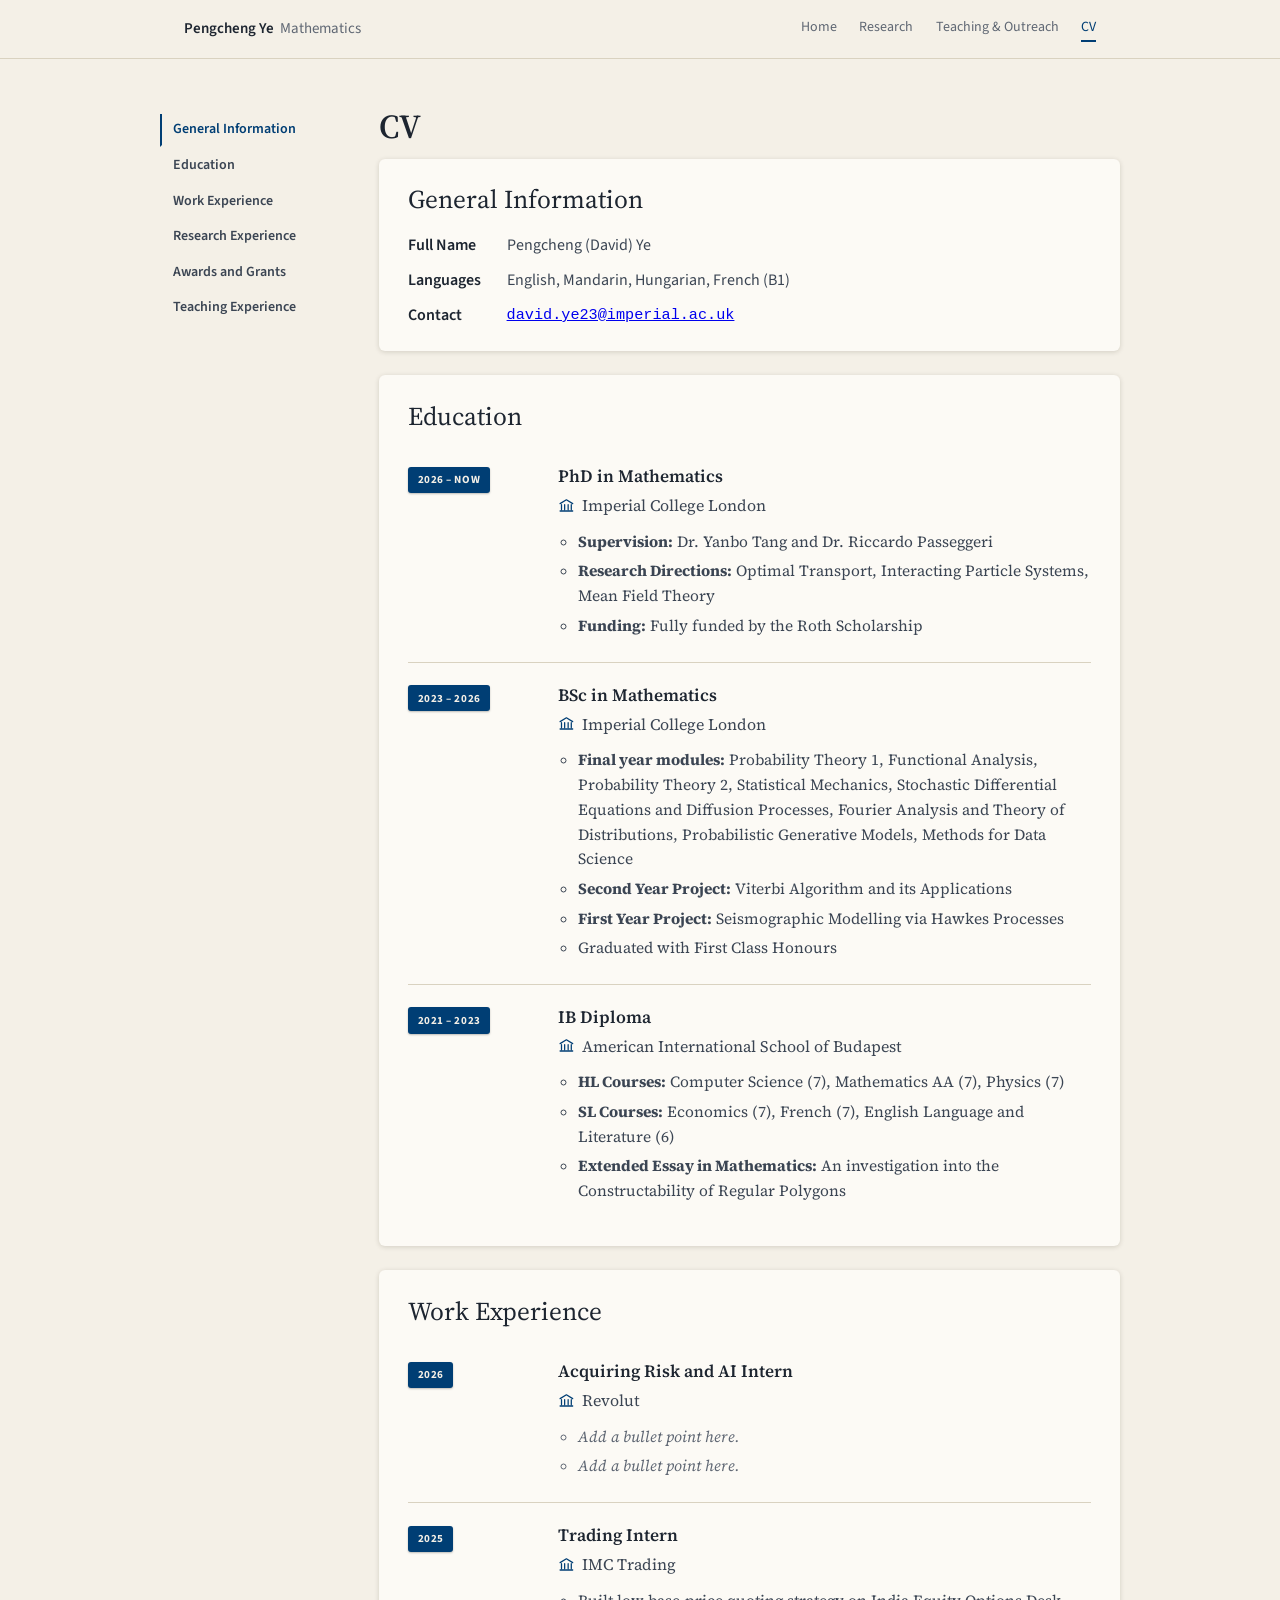
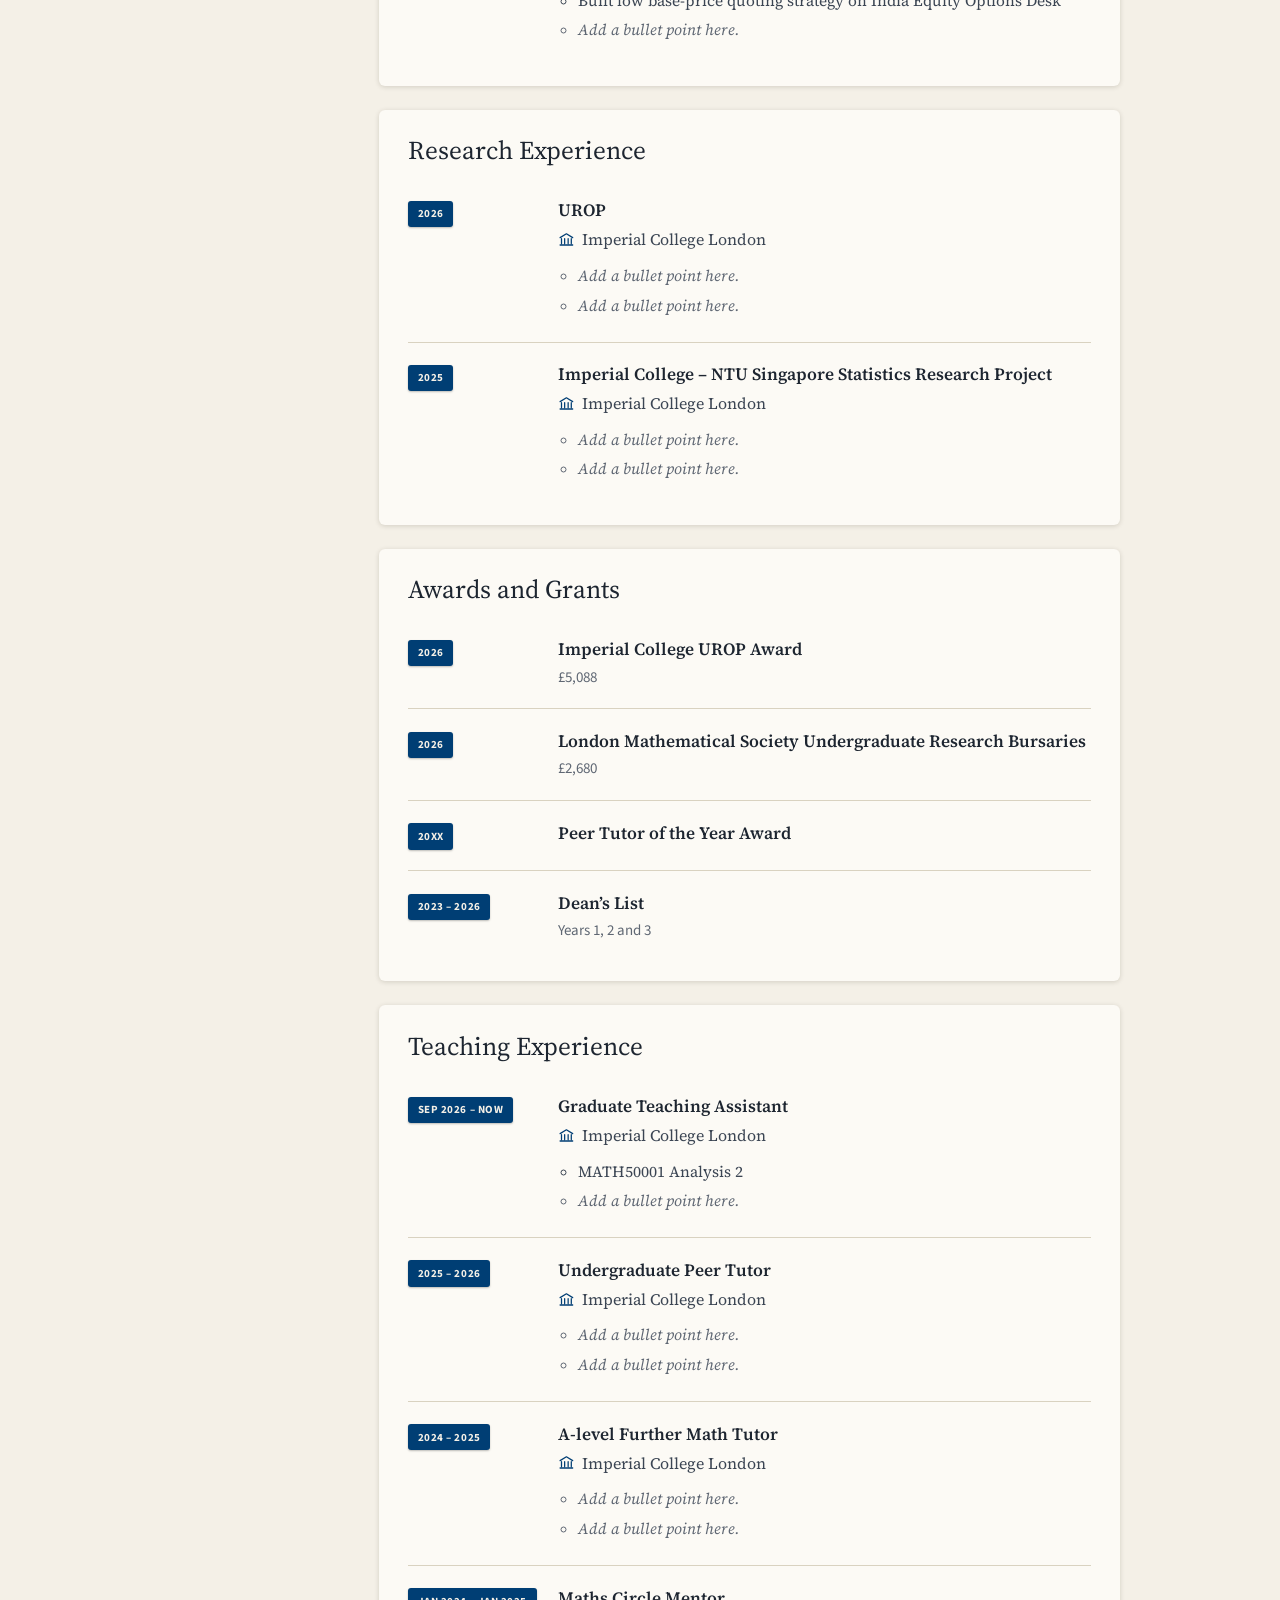
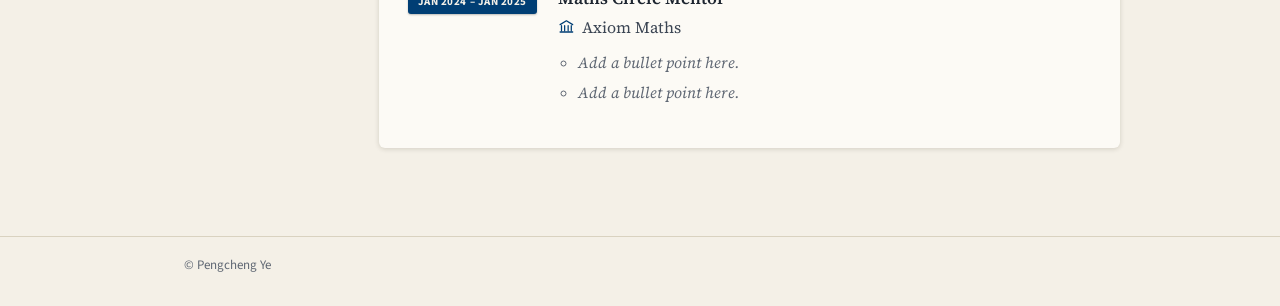
==== cv.html @ 66fe4cc2 "Add files via upload" ====
<!DOCTYPE html>
<html lang="en"><head><meta charset="utf-8">
<meta name="viewport" content="width=device-width, initial-scale=1, viewport-fit=cover">
<title>CV – Pengcheng Ye</title>
<link rel="preconnect" href="https://fonts.googleapis.com"><link rel="preconnect" href="https://fonts.gstatic.com" crossorigin>
<link href="https://fonts.googleapis.com/css2?family=Source+Serif+4:ital,wght@0,400;0,600;1,400&family=Source+Sans+3:wght@400;600&display=swap" rel="stylesheet">
<style>
:root{--bg:#f4f0e7;--ink:#1d2530;--soft:#3b4553;--muted:#5f6773;--line:#d9d2c0;--btn:#b9b19c;--blue:#003e74;--on-blue:#f4f0e7;--frame:#e6e0d1;--card:#fcfaf5;--shadow:0 1px 5px rgba(40,30,10,.16);
--serif:"Source Serif 4",Georgia,serif;--sans:"Source Sans 3",system-ui,sans-serif;box-sizing:border-box;padding-top:env(safe-area-inset-top,0px);padding-bottom:env(safe-area-inset-bottom,0px)}
@media (prefers-color-scheme:dark){:root:not([data-theme="light"]){--bg:#12171d;--ink:#e8ecf1;--soft:#c3ccd7;--muted:#98a4b3;--line:#2a3441;--btn:#46546a;--blue:#8fbbe8;--on-blue:#10151b;--frame:#1c2530;--card:#18212b;--shadow:0 1px 5px rgba(0,0,0,.5)}}
html{scroll-padding-top:env(safe-area-inset-top,0px)}
*{box-sizing:border-box}body{margin:0;background:var(--bg);color:var(--ink);font-family:var(--serif);line-height:1.6}
.wrap{max-width:60rem;margin:0 auto;padding:0 1.5rem}
header{border-bottom:1px solid var(--line);font-family:var(--sans)}
header .wrap{display:flex;justify-content:space-between;align-items:center;flex-wrap:wrap;gap:.5rem 1.5rem;padding-top:1rem;padding-bottom:1rem}
.brand{font-weight:600;font-size:15px;color:var(--ink);text-decoration:none}.brand span{font-weight:400;color:var(--muted);margin-left:.4rem}
nav{display:flex;gap:1.4rem;font-size:14px;flex-wrap:wrap}nav a{color:var(--muted);text-decoration:none;padding-bottom:2px;border-bottom:2px solid transparent}
nav a:hover{color:var(--ink)}nav a[aria-current="page"]{color:var(--blue);border-bottom-color:var(--blue)}
.hero{display:flex;align-items:center;gap:3rem;padding:3.5rem 0 4rem;flex-wrap:wrap}
.text{flex:1 1 22rem;min-width:0}
h1{font-size:2.1rem;line-height:1.15;font-weight:600;letter-spacing:-.01em;margin:0 0 1rem}
.blurb p{margin:0 0 .8rem;font-size:1.02rem;color:var(--soft)}
.blurb{margin-bottom:1.5rem}
.btns{display:flex;flex-wrap:wrap;gap:.6rem;font:600 14px var(--sans)}
.btns a{padding:.55rem 1.1rem;border-radius:6px;border:1px solid var(--btn);color:var(--ink);text-decoration:none}
.btns a.primary{background:var(--blue);border-color:var(--blue);color:var(--on-blue)}
a:focus-visible,button:focus-visible{outline:2px solid var(--blue);outline-offset:3px}
.photo{flex:0 0 17rem;margin:0 auto;position:relative;width:17rem}
.frame{width:100%;aspect-ratio:4/5;border-radius:12px;overflow:hidden;background:var(--frame);position:relative;border:1px solid var(--line)}
.frame img{position:absolute;inset:0;width:100%;height:100%;object-fit:cover;transition:opacity .35s}
.frame img+img{opacity:0}.photo.flip .frame img:first-child{opacity:0}.photo.flip .frame img+img{opacity:1}
.links{display:flex;flex-wrap:wrap;gap:.5rem;margin-top:1rem;font:14px var(--sans)}
.links a{display:inline-flex;align-items:center;gap:.45rem;padding:.4rem .8rem;border-radius:99px;color:var(--soft);text-decoration:none;border:1px solid var(--line)}
.links a:hover{border-color:var(--blue);color:var(--blue)}
.links svg{width:1.05rem;height:1.05rem}
footer{border-top:1px solid var(--line);color:var(--muted);font:13px var(--sans);padding:1.2rem 0 2rem}
@media (max-width:40rem){h1{font-size:1.8rem}.photo{order:-1}}

.page{padding:3rem 0 4rem}
h1.page-title{margin:0 0 .8rem}
.lede{color:var(--soft);max-width:40rem;margin:0 0 .5rem;font-size:1.05rem}
h2{font:600 1.1rem var(--sans);margin:2.8rem 0 .3rem;padding-bottom:.5rem;border-bottom:1px solid var(--line)}
.rows{list-style:none;margin:0;padding:0}
.rows li{padding:1rem 0}.rows li+li{border-top:1px solid var(--line)}
.rows h3{margin:0;font-size:1.08rem;font-weight:600}
.rows .meta{margin:.25rem 0 0;font:14px var(--sans);color:var(--muted)}
.tag{font:600 11px var(--sans);letter-spacing:.08em;text-transform:uppercase;color:var(--blue);margin:0 0 .3rem}
.actions{display:flex;flex-wrap:wrap;gap:.5rem;margin-top:.8rem;font:14px var(--sans)}
.actions a{padding:.3rem .8rem;border:1px solid var(--btn);border-radius:6px;color:var(--ink);text-decoration:none}
.actions a:hover{border-color:var(--blue);color:var(--blue)}
.rows.events li{display:grid;grid-template-columns:14rem 1fr;gap:1.5rem;padding:1.4rem 0}
.events .when .tag{margin:0 0 .3rem}
.events .date{font:14px var(--sans);color:var(--soft);margin:0}
.rows.events h3{font-size:1.08rem;line-height:1.35;font-weight:400}
.events h3 a{color:var(--ink);text-decoration:underline;text-decoration-color:var(--btn);text-decoration-thickness:2px;text-underline-offset:.22em}
.events h3 a:hover{color:var(--blue);text-decoration-color:var(--blue)}
.events .meta{margin:.2rem 0 0}
.events h3+.meta{margin-top:.5rem}
@media (max-width:40rem){.rows.events li{grid-template-columns:1fr;gap:.4rem}}

.cvgrid{display:grid;grid-template-columns:11.5rem minmax(0,1fr);gap:2.2rem;align-items:start}
.toc{position:sticky;top:1.5rem;display:flex;flex-direction:column;gap:.15rem;font:600 14px var(--sans);padding-top:.4rem}
.toc a{color:var(--soft);text-decoration:none;padding:.35rem .7rem;border-left:2px solid transparent}
.toc a:hover{color:var(--blue)}
.toc a[aria-current="true"]{color:var(--blue);border-left-color:var(--blue)}
.cv-title{margin:0 0 1.4rem}
.card{background:var(--card);border-radius:6px;box-shadow:var(--shadow);padding:1.6rem 1.8rem 1.2rem;margin:0 0 1.5rem;scroll-margin-top:1rem}
.card h2{font:400 1.6rem/1.2 var(--serif);margin:0 0 .8rem;padding:0;border:0}
.gen{border-collapse:collapse;font:16px var(--sans)}
.gen th{text-align:left;font-weight:600;padding:.4rem 1.6rem .4rem 0;vertical-align:top;white-space:nowrap}
.gen td{padding:.4rem 0;color:var(--soft)}
.gen .mono{font-family:ui-monospace,Menlo,Consolas,monospace;font-size:.95rem}
ul.entries{list-style:none;margin:0;padding:0}
.entries>li{display:grid;grid-template-columns:8.2rem 1fr;gap:1.2rem;padding:1.3rem 0}
.entries>li+li{border-top:1px solid var(--line)}
.dbadge{display:inline-block;background:var(--blue);color:var(--on-blue);font:700 11px var(--sans);letter-spacing:.05em;text-transform:uppercase;padding:.35rem .6rem;border-radius:3px;box-shadow:0 1px 2px rgba(0,0,0,.25);white-space:nowrap}
.entries h3{margin:0;font-size:1.08rem;font-weight:600;line-height:1.35}
.inst{display:flex;align-items:center;gap:.45rem;margin:.35rem 0 0;font:400 1rem var(--serif);color:var(--soft)}
.inst svg{width:1.05rem;height:1.05rem;flex:none;color:var(--blue)}
.sub{margin:.3rem 0 0;font:15px var(--sans);color:var(--muted)}
.pts{list-style:circle;margin:.7rem 0 0;padding-left:1.25rem;font-size:.97rem;color:var(--soft)}
.pts li{padding:.15rem 0}
.pts li.todo{color:var(--muted);font-style:italic}
@media (max-width:56rem){.cvgrid{grid-template-columns:1fr;gap:1rem}.toc{position:static;flex-direction:row;flex-wrap:wrap;gap:.2rem .4rem}.toc a{border:1px solid var(--line);border-radius:99px;padding:.25rem .7rem}.toc a[aria-current="true"]{border-color:var(--blue)}}
@media (max-width:40rem){.entries>li{grid-template-columns:1fr;gap:.6rem}.card{padding:1.3rem 1.1rem .8rem}}
</style></head><body>
<header><div class="wrap">
<a class="brand" href="index.html">Pengcheng Ye<span>Mathematics</span></a>
<nav aria-label="Main"><a href="index.html">Home</a><a href="research.html">Research</a><a href="teaching.html">Teaching &amp; Outreach</a><a href="cv.html" aria-current="page">CV</a></nav>
</div></header>
<main><div class="wrap page">
<div class="cvgrid">
<nav class="toc" aria-label="CV sections"><a href="#general">General Information</a><a href="#education">Education</a><a href="#work">Work Experience</a><a href="#research">Research Experience</a><a href="#awards">Awards and Grants</a><a href="#teaching">Teaching Experience</a></nav>
<div>
<h1 class="page-title cv-title">CV</h1>
<section class="card" id="general">
<h2>General Information</h2>
<table class="gen">
<tr><th>Full Name</th><td>Pengcheng (David) Ye</td></tr>
<tr><th>Languages</th><td>English, Mandarin, Hungarian, French (B1)</td></tr>
<tr><th>Contact</th><td class="mono"><a href="mailto:david.ye23@imperial.ac.uk">david.ye23@imperial.ac.uk</a></td></tr>
</table>
</section>

<section class="card" id="education">
<h2>Education</h2>
<ul class="entries">
<li><div><span class="dbadge">2026 &ndash; Now</span></div><div><h3>PhD in Mathematics</h3><p class="inst"><svg viewBox="0 0 24 24" fill="none" stroke="currentColor" stroke-width="1.8" stroke-linecap="round" stroke-linejoin="round" aria-hidden="true"><path d="M3 9.5 12 4l9 5.5M5 11v7M9.5 11v7M14.5 11v7M19 11v7M3 20h18"/></svg><span>Imperial College London</span></p><ul class="pts"><li><strong>Supervision:</strong> Dr. Yanbo Tang and Dr. Riccardo Passeggeri</li><li><strong>Research Directions:</strong> Optimal Transport, Interacting Particle Systems, Mean Field Theory</li><li><strong>Funding:</strong> Fully funded by the Roth Scholarship</li></ul></div></li>
<li><div><span class="dbadge">2023 &ndash; 2026</span></div><div><h3>BSc in Mathematics</h3><p class="inst"><svg viewBox="0 0 24 24" fill="none" stroke="currentColor" stroke-width="1.8" stroke-linecap="round" stroke-linejoin="round" aria-hidden="true"><path d="M3 9.5 12 4l9 5.5M5 11v7M9.5 11v7M14.5 11v7M19 11v7M3 20h18"/></svg><span>Imperial College London</span></p><ul class="pts"><li><strong>Final year modules:</strong> Probability Theory 1, Functional Analysis, Probability Theory 2, Statistical Mechanics, Stochastic Differential Equations and Diffusion Processes, Fourier Analysis and Theory of Distributions, Probabilistic Generative Models, Methods for Data Science</li><li><strong>Second Year Project:</strong> Viterbi Algorithm and its Applications</li><li><strong>First Year Project:</strong> Seismographic Modelling via Hawkes Processes</li><li>Graduated with First Class Honours</li></ul></div></li>
<li><div><span class="dbadge">2021 &ndash; 2023</span></div><div><h3>IB Diploma</h3><p class="inst"><svg viewBox="0 0 24 24" fill="none" stroke="currentColor" stroke-width="1.8" stroke-linecap="round" stroke-linejoin="round" aria-hidden="true"><path d="M3 9.5 12 4l9 5.5M5 11v7M9.5 11v7M14.5 11v7M19 11v7M3 20h18"/></svg><span>American International School of Budapest</span></p><ul class="pts"><li><strong>HL Courses:</strong> Computer Science (7), Mathematics AA (7), Physics (7)</li><li><strong>SL Courses:</strong> Economics (7), French (7), English Language and Literature (6)</li><li><strong>Extended Essay in Mathematics:</strong> An investigation into the Constructability of Regular Polygons</li></ul></div></li>
</ul>
</section>

<section class="card" id="work">
<h2>Work Experience</h2>
<ul class="entries">
<li><div><span class="dbadge">2026</span></div><div><h3>Acquiring Risk and AI Intern</h3><p class="inst"><svg viewBox="0 0 24 24" fill="none" stroke="currentColor" stroke-width="1.8" stroke-linecap="round" stroke-linejoin="round" aria-hidden="true"><path d="M3 9.5 12 4l9 5.5M5 11v7M9.5 11v7M14.5 11v7M19 11v7M3 20h18"/></svg><span>Revolut</span></p><ul class="pts"><li class="todo">Add a bullet point here.</li><li class="todo">Add a bullet point here.</li></ul></div></li>
<li><div><span class="dbadge">2025</span></div><div><h3>Trading Intern</h3><p class="inst"><svg viewBox="0 0 24 24" fill="none" stroke="currentColor" stroke-width="1.8" stroke-linecap="round" stroke-linejoin="round" aria-hidden="true"><path d="M3 9.5 12 4l9 5.5M5 11v7M9.5 11v7M14.5 11v7M19 11v7M3 20h18"/></svg><span>IMC Trading</span></p><ul class="pts"><li>Built low base-price quoting strategy on India Equity Options Desk</li><li class="todo">Add a bullet point here.</li></ul></div></li>
</ul>
</section>

<section class="card" id="research">
<h2>Research Experience</h2>
<ul class="entries">
<li><div><span class="dbadge">2026</span></div><div><h3>UROP</h3><p class="inst"><svg viewBox="0 0 24 24" fill="none" stroke="currentColor" stroke-width="1.8" stroke-linecap="round" stroke-linejoin="round" aria-hidden="true"><path d="M3 9.5 12 4l9 5.5M5 11v7M9.5 11v7M14.5 11v7M19 11v7M3 20h18"/></svg><span>Imperial College London</span></p><ul class="pts"><li class="todo">Add a bullet point here.</li><li class="todo">Add a bullet point here.</li></ul></div></li>
<li><div><span class="dbadge">2025</span></div><div><h3>Imperial College &ndash; NTU Singapore Statistics Research Project</h3><p class="inst"><svg viewBox="0 0 24 24" fill="none" stroke="currentColor" stroke-width="1.8" stroke-linecap="round" stroke-linejoin="round" aria-hidden="true"><path d="M3 9.5 12 4l9 5.5M5 11v7M9.5 11v7M14.5 11v7M19 11v7M3 20h18"/></svg><span>Imperial College London</span></p><ul class="pts"><li class="todo">Add a bullet point here.</li><li class="todo">Add a bullet point here.</li></ul></div></li>
</ul>
</section>

<section class="card" id="awards">
<h2>Awards and Grants</h2>
<ul class="entries">
<li><div><span class="dbadge">2026</span></div><div><h3>Imperial College UROP Award</h3><p class="sub">&pound;5,088</p></div></li>
<li><div><span class="dbadge">2026</span></div><div><h3>London Mathematical Society Undergraduate Research Bursaries</h3><p class="sub">&pound;2,680</p></div></li>
<li><div><span class="dbadge">20XX</span></div><div><h3>Peer Tutor of the Year Award</h3></div></li>
<li><div><span class="dbadge">2023 &ndash; 2026</span></div><div><h3>Dean&rsquo;s List</h3><p class="sub">Years 1, 2 and 3</p></div></li>
</ul>
</section>

<section class="card" id="teaching">
<h2>Teaching Experience</h2>
<ul class="entries">
<li><div><span class="dbadge">Sep 2026 &ndash; Now</span></div><div><h3>Graduate Teaching Assistant</h3><p class="inst"><svg viewBox="0 0 24 24" fill="none" stroke="currentColor" stroke-width="1.8" stroke-linecap="round" stroke-linejoin="round" aria-hidden="true"><path d="M3 9.5 12 4l9 5.5M5 11v7M9.5 11v7M14.5 11v7M19 11v7M3 20h18"/></svg><span>Imperial College London</span></p><ul class="pts"><li>MATH50001 Analysis 2</li><li class="todo">Add a bullet point here.</li></ul></div></li>
<li><div><span class="dbadge">2025 &ndash; 2026</span></div><div><h3>Undergraduate Peer Tutor</h3><p class="inst"><svg viewBox="0 0 24 24" fill="none" stroke="currentColor" stroke-width="1.8" stroke-linecap="round" stroke-linejoin="round" aria-hidden="true"><path d="M3 9.5 12 4l9 5.5M5 11v7M9.5 11v7M14.5 11v7M19 11v7M3 20h18"/></svg><span>Imperial College London</span></p><ul class="pts"><li class="todo">Add a bullet point here.</li><li class="todo">Add a bullet point here.</li></ul></div></li>
<li><div><span class="dbadge">2024 &ndash; 2025</span></div><div><h3>A-level Further Math Tutor</h3><p class="inst"><svg viewBox="0 0 24 24" fill="none" stroke="currentColor" stroke-width="1.8" stroke-linecap="round" stroke-linejoin="round" aria-hidden="true"><path d="M3 9.5 12 4l9 5.5M5 11v7M9.5 11v7M14.5 11v7M19 11v7M3 20h18"/></svg><span>Imperial College London</span></p><ul class="pts"><li class="todo">Add a bullet point here.</li><li class="todo">Add a bullet point here.</li></ul></div></li>
<li><div><span class="dbadge">Jan 2024 &ndash; Jan 2025</span></div><div><h3>Maths Circle Mentor</h3><p class="inst"><svg viewBox="0 0 24 24" fill="none" stroke="currentColor" stroke-width="1.8" stroke-linecap="round" stroke-linejoin="round" aria-hidden="true"><path d="M3 9.5 12 4l9 5.5M5 11v7M9.5 11v7M14.5 11v7M19 11v7M3 20h18"/></svg><span>Axiom Maths</span></p><ul class="pts"><li class="todo">Add a bullet point here.</li><li class="todo">Add a bullet point here.</li></ul></div></li>
</ul>
</section>

</div>
</div>
</div></main>
<footer><div class="wrap">&copy; Pengcheng Ye</div></footer>
<script>
(function(){var links=document.querySelectorAll(".toc a"),secs=[].slice.call(document.querySelectorAll(".card"));
function set(id){links.forEach(function(a){a.setAttribute("aria-current",a.getAttribute("href")==="#"+id?"true":"false")})}
set("general");
if("IntersectionObserver" in window){var io=new IntersectionObserver(function(es){es.forEach(function(e){if(e.isIntersecting)set(e.target.id)})},{rootMargin:"-20% 0px -65% 0px"});secs.forEach(function(s){io.observe(s)})}
})();
</script>
</body></html>
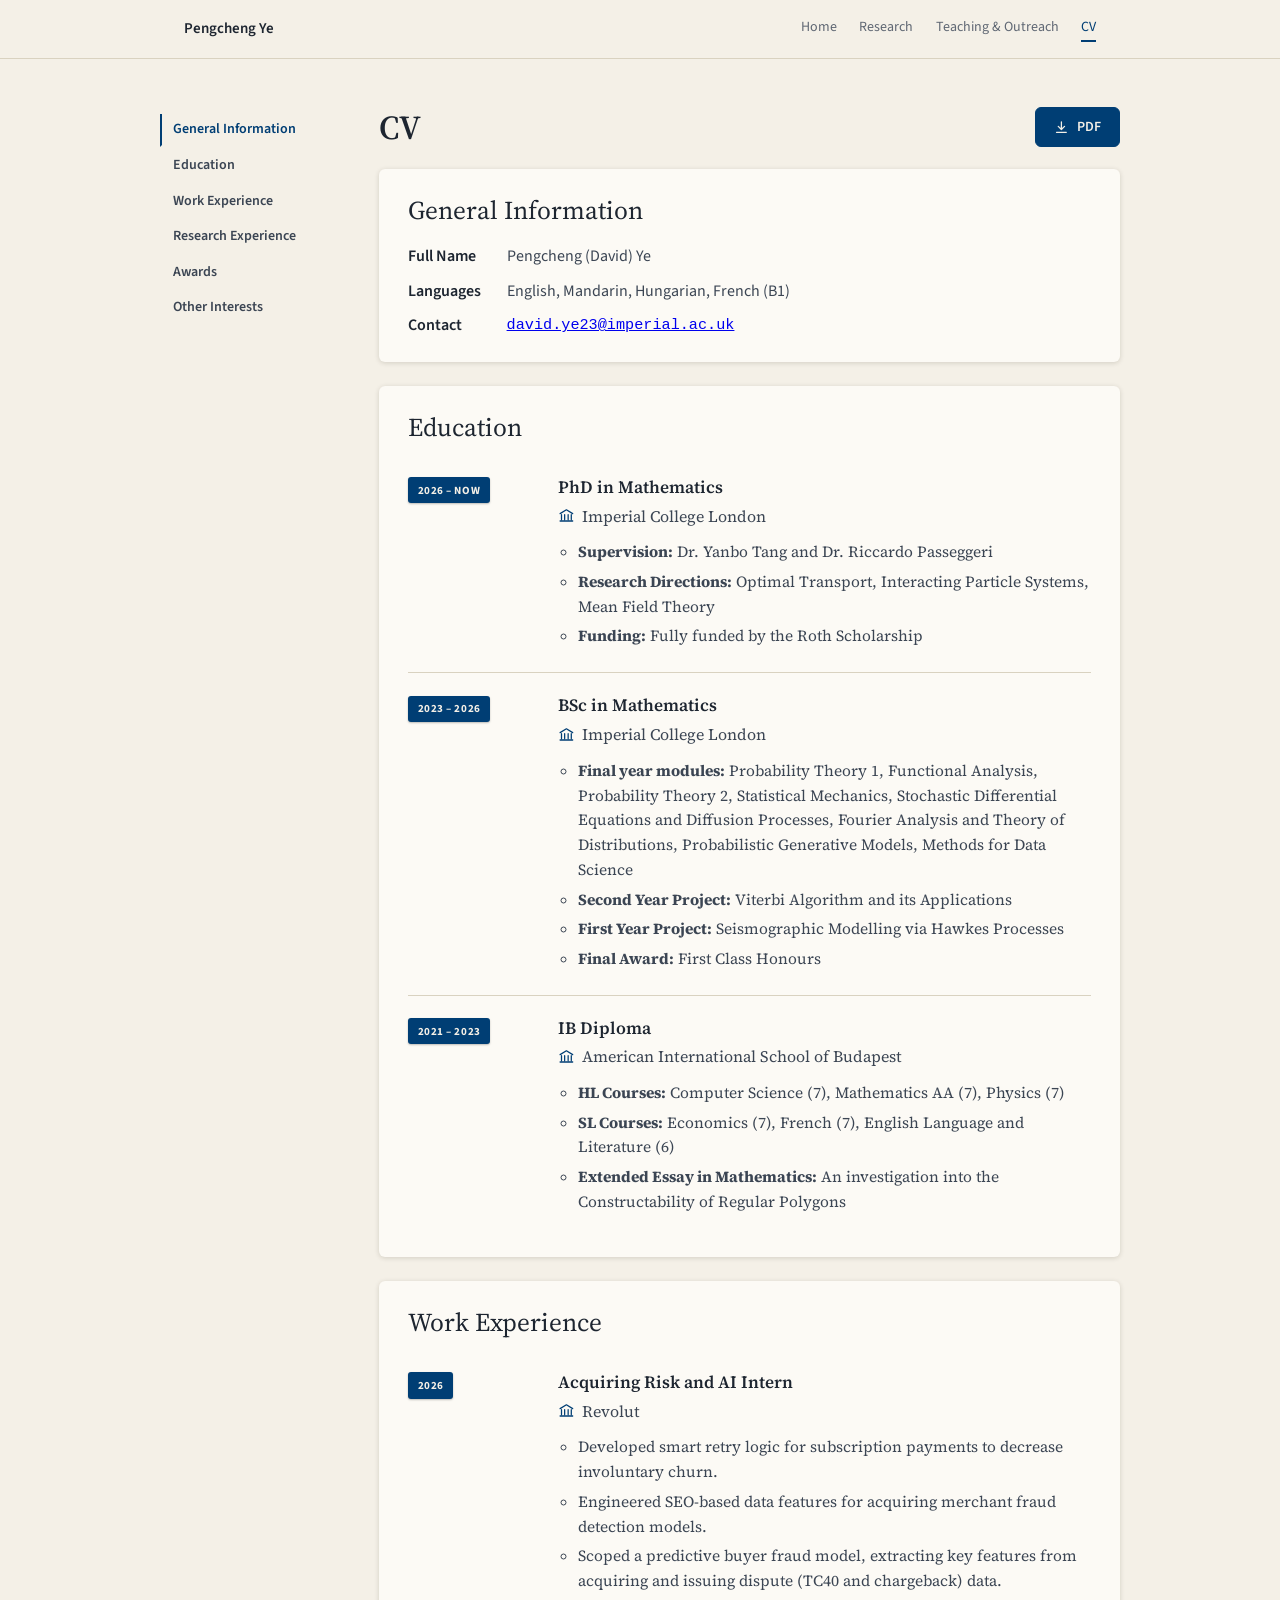
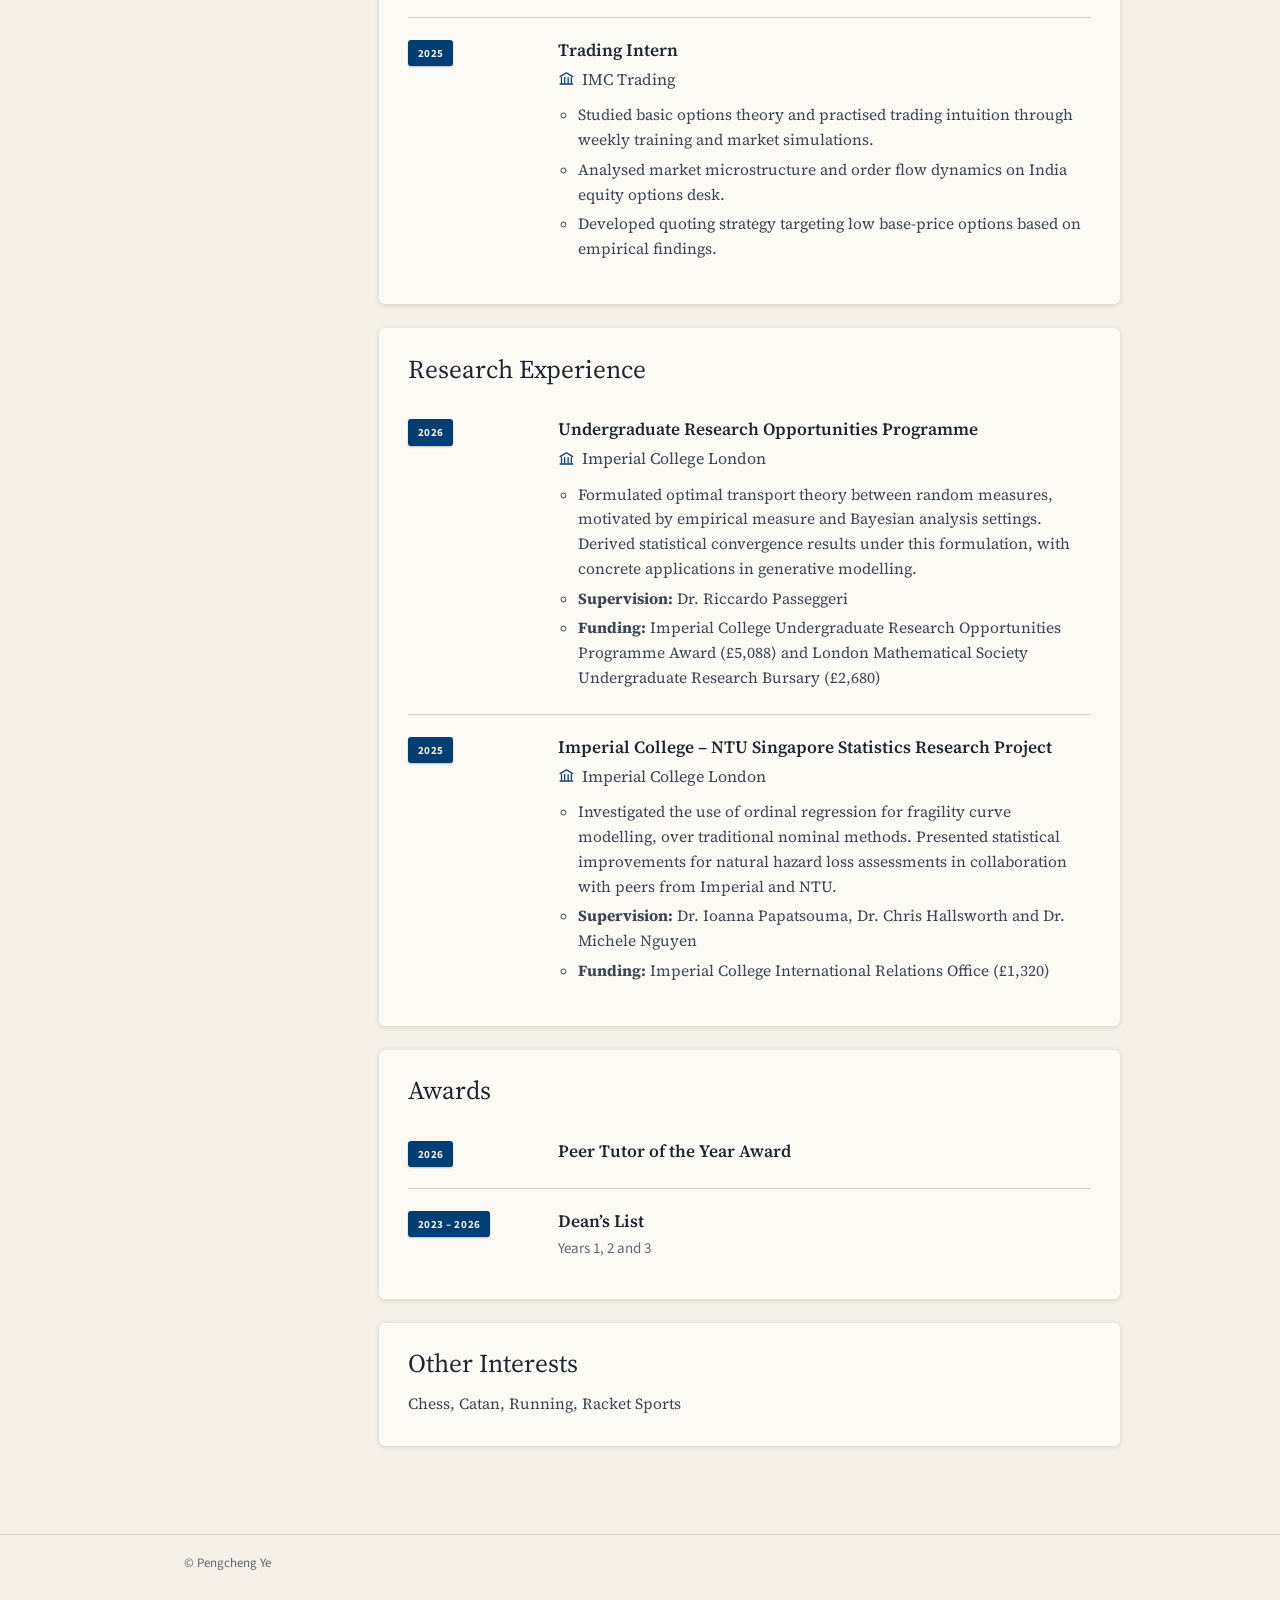
==== commit 8d6c31e9: "Add files via upload" ====
--- a/cv.html
+++ b/cv.html
@@ -64,6 +64,9 @@
 .toc a:hover{color:var(--blue)}
 .toc a[aria-current="true"]{color:var(--blue);border-left-color:var(--blue)}
 .cv-title{margin:0 0 1.4rem}
+.cv-head{display:flex;justify-content:space-between;align-items:center;gap:1rem;margin:0 0 1.4rem}.cv-head .cv-title{margin:0}
+.pdfbtn{display:inline-flex;align-items:center;gap:.45rem;font:600 14px var(--sans);padding:.55rem 1.1rem;border-radius:6px;background:var(--blue);border:1px solid var(--blue);color:var(--on-blue);text-decoration:none}
+.pdfbtn:hover{opacity:.9}.pdfbtn svg{width:1.05rem;height:1.05rem}
 .card{background:var(--card);border-radius:6px;box-shadow:var(--shadow);padding:1.6rem 1.8rem 1.2rem;margin:0 0 1.5rem;scroll-margin-top:1rem}
 .card h2{font:400 1.6rem/1.2 var(--serif);margin:0 0 .8rem;padding:0;border:0}
 .gen{border-collapse:collapse;font:16px var(--sans)}
@@ -80,19 +83,20 @@
 .sub{margin:.3rem 0 0;font:15px var(--sans);color:var(--muted)}
 .pts{list-style:circle;margin:.7rem 0 0;padding-left:1.25rem;font-size:.97rem;color:var(--soft)}
 .pts li{padding:.15rem 0}
+.oi{margin:0 0 .6rem;font-size:.97rem;color:var(--soft)}
 .pts li.todo{color:var(--muted);font-style:italic}
 @media (max-width:56rem){.cvgrid{grid-template-columns:1fr;gap:1rem}.toc{position:static;flex-direction:row;flex-wrap:wrap;gap:.2rem .4rem}.toc a{border:1px solid var(--line);border-radius:99px;padding:.25rem .7rem}.toc a[aria-current="true"]{border-color:var(--blue)}}
 @media (max-width:40rem){.entries>li{grid-template-columns:1fr;gap:.6rem}.card{padding:1.3rem 1.1rem .8rem}}
 </style></head><body>
 <header><div class="wrap">
-<a class="brand" href="index.html">Pengcheng Ye<span>Mathematics</span></a>
+<a class="brand" href="index.html">Pengcheng Ye</a>
 <nav aria-label="Main"><a href="index.html">Home</a><a href="research.html">Research</a><a href="teaching.html">Teaching &amp; Outreach</a><a href="cv.html" aria-current="page">CV</a></nav>
 </div></header>
 <main><div class="wrap page">
 <div class="cvgrid">
-<nav class="toc" aria-label="CV sections"><a href="#general">General Information</a><a href="#education">Education</a><a href="#work">Work Experience</a><a href="#research">Research Experience</a><a href="#awards">Awards and Grants</a><a href="#teaching">Teaching Experience</a></nav>
+<nav class="toc" aria-label="CV sections"><a href="#general">General Information</a><a href="#education">Education</a><a href="#work">Work Experience</a><a href="#research">Research Experience</a><a href="#awards">Awards</a><a href="#interests">Other Interests</a></nav>
 <div>
-<h1 class="page-title cv-title">CV</h1>
+<div class="cv-head"><h1 class="page-title cv-title">CV</h1><a class="pdfbtn" href="PengchengYe_CV.pdf" download="PengchengYe_CV.pdf"><svg viewBox="0 0 24 24" fill="none" stroke="currentColor" stroke-width="1.8" stroke-linecap="round" stroke-linejoin="round" aria-hidden="true"><path d="M12 4v11M7.5 10.5 12 15l4.5-4.5M5 19h14"/></svg>PDF</a></div>
 <section class="card" id="general">
 <h2>General Information</h2>
 <table class="gen">
@@ -106,7 +110,7 @@
 <h2>Education</h2>
 <ul class="entries">
 <li><div><span class="dbadge">2026 &ndash; Now</span></div><div><h3>PhD in Mathematics</h3><p class="inst"><svg viewBox="0 0 24 24" fill="none" stroke="currentColor" stroke-width="1.8" stroke-linecap="round" stroke-linejoin="round" aria-hidden="true"><path d="M3 9.5 12 4l9 5.5M5 11v7M9.5 11v7M14.5 11v7M19 11v7M3 20h18"/></svg><span>Imperial College London</span></p><ul class="pts"><li><strong>Supervision:</strong> Dr. Yanbo Tang and Dr. Riccardo Passeggeri</li><li><strong>Research Directions:</strong> Optimal Transport, Interacting Particle Systems, Mean Field Theory</li><li><strong>Funding:</strong> Fully funded by the Roth Scholarship</li></ul></div></li>
-<li><div><span class="dbadge">2023 &ndash; 2026</span></div><div><h3>BSc in Mathematics</h3><p class="inst"><svg viewBox="0 0 24 24" fill="none" stroke="currentColor" stroke-width="1.8" stroke-linecap="round" stroke-linejoin="round" aria-hidden="true"><path d="M3 9.5 12 4l9 5.5M5 11v7M9.5 11v7M14.5 11v7M19 11v7M3 20h18"/></svg><span>Imperial College London</span></p><ul class="pts"><li><strong>Final year modules:</strong> Probability Theory 1, Functional Analysis, Probability Theory 2, Statistical Mechanics, Stochastic Differential Equations and Diffusion Processes, Fourier Analysis and Theory of Distributions, Probabilistic Generative Models, Methods for Data Science</li><li><strong>Second Year Project:</strong> Viterbi Algorithm and its Applications</li><li><strong>First Year Project:</strong> Seismographic Modelling via Hawkes Processes</li><li>Graduated with First Class Honours</li></ul></div></li>
+<li><div><span class="dbadge">2023 &ndash; 2026</span></div><div><h3>BSc in Mathematics</h3><p class="inst"><svg viewBox="0 0 24 24" fill="none" stroke="currentColor" stroke-width="1.8" stroke-linecap="round" stroke-linejoin="round" aria-hidden="true"><path d="M3 9.5 12 4l9 5.5M5 11v7M9.5 11v7M14.5 11v7M19 11v7M3 20h18"/></svg><span>Imperial College London</span></p><ul class="pts"><li><strong>Final year modules:</strong> Probability Theory 1, Functional Analysis, Probability Theory 2, Statistical Mechanics, Stochastic Differential Equations and Diffusion Processes, Fourier Analysis and Theory of Distributions, Probabilistic Generative Models, Methods for Data Science</li><li><strong>Second Year Project:</strong> Viterbi Algorithm and its Applications</li><li><strong>First Year Project:</strong> Seismographic Modelling via Hawkes Processes</li><li><strong>Final Award:</strong> First Class Honours</li></ul></div></li>
 <li><div><span class="dbadge">2021 &ndash; 2023</span></div><div><h3>IB Diploma</h3><p class="inst"><svg viewBox="0 0 24 24" fill="none" stroke="currentColor" stroke-width="1.8" stroke-linecap="round" stroke-linejoin="round" aria-hidden="true"><path d="M3 9.5 12 4l9 5.5M5 11v7M9.5 11v7M14.5 11v7M19 11v7M3 20h18"/></svg><span>American International School of Budapest</span></p><ul class="pts"><li><strong>HL Courses:</strong> Computer Science (7), Mathematics AA (7), Physics (7)</li><li><strong>SL Courses:</strong> Economics (7), French (7), English Language and Literature (6)</li><li><strong>Extended Essay in Mathematics:</strong> An investigation into the Constructability of Regular Polygons</li></ul></div></li>
 </ul>
 </section>
@@ -114,38 +118,32 @@
 <section class="card" id="work">
 <h2>Work Experience</h2>
 <ul class="entries">
-<li><div><span class="dbadge">2026</span></div><div><h3>Acquiring Risk and AI Intern</h3><p class="inst"><svg viewBox="0 0 24 24" fill="none" stroke="currentColor" stroke-width="1.8" stroke-linecap="round" stroke-linejoin="round" aria-hidden="true"><path d="M3 9.5 12 4l9 5.5M5 11v7M9.5 11v7M14.5 11v7M19 11v7M3 20h18"/></svg><span>Revolut</span></p><ul class="pts"><li class="todo">Add a bullet point here.</li><li class="todo">Add a bullet point here.</li></ul></div></li>
-<li><div><span class="dbadge">2025</span></div><div><h3>Trading Intern</h3><p class="inst"><svg viewBox="0 0 24 24" fill="none" stroke="currentColor" stroke-width="1.8" stroke-linecap="round" stroke-linejoin="round" aria-hidden="true"><path d="M3 9.5 12 4l9 5.5M5 11v7M9.5 11v7M14.5 11v7M19 11v7M3 20h18"/></svg><span>IMC Trading</span></p><ul class="pts"><li>Built low base-price quoting strategy on India Equity Options Desk</li><li class="todo">Add a bullet point here.</li></ul></div></li>
+<li><div><span class="dbadge">2026</span></div><div><h3>Acquiring Risk and AI Intern</h3><p class="inst"><svg viewBox="0 0 24 24" fill="none" stroke="currentColor" stroke-width="1.8" stroke-linecap="round" stroke-linejoin="round" aria-hidden="true"><path d="M3 9.5 12 4l9 5.5M5 11v7M9.5 11v7M14.5 11v7M19 11v7M3 20h18"/></svg><span>Revolut</span></p><ul class="pts"><li>Developed smart retry logic for subscription payments to decrease involuntary churn.</li><li>Engineered SEO-based data features for acquiring merchant fraud detection models.</li><li>Scoped a predictive buyer fraud model, extracting key features from acquiring and issuing dispute (TC40 and chargeback) data.</li></ul></div></li>
+<li><div><span class="dbadge">2025</span></div><div><h3>Trading Intern</h3><p class="inst"><svg viewBox="0 0 24 24" fill="none" stroke="currentColor" stroke-width="1.8" stroke-linecap="round" stroke-linejoin="round" aria-hidden="true"><path d="M3 9.5 12 4l9 5.5M5 11v7M9.5 11v7M14.5 11v7M19 11v7M3 20h18"/></svg><span>IMC Trading</span></p><ul class="pts"><li>Studied basic options theory and practised trading intuition through weekly training and market simulations.</li><li>Analysed market microstructure and order flow dynamics on India equity options desk.</li><li>Developed quoting strategy targeting low base-price options based on empirical findings.</li></ul></div></li>
 </ul>
 </section>
 
 <section class="card" id="research">
 <h2>Research Experience</h2>
 <ul class="entries">
-<li><div><span class="dbadge">2026</span></div><div><h3>UROP</h3><p class="inst"><svg viewBox="0 0 24 24" fill="none" stroke="currentColor" stroke-width="1.8" stroke-linecap="round" stroke-linejoin="round" aria-hidden="true"><path d="M3 9.5 12 4l9 5.5M5 11v7M9.5 11v7M14.5 11v7M19 11v7M3 20h18"/></svg><span>Imperial College London</span></p><ul class="pts"><li class="todo">Add a bullet point here.</li><li class="todo">Add a bullet point here.</li></ul></div></li>
-<li><div><span class="dbadge">2025</span></div><div><h3>Imperial College &ndash; NTU Singapore Statistics Research Project</h3><p class="inst"><svg viewBox="0 0 24 24" fill="none" stroke="currentColor" stroke-width="1.8" stroke-linecap="round" stroke-linejoin="round" aria-hidden="true"><path d="M3 9.5 12 4l9 5.5M5 11v7M9.5 11v7M14.5 11v7M19 11v7M3 20h18"/></svg><span>Imperial College London</span></p><ul class="pts"><li class="todo">Add a bullet point here.</li><li class="todo">Add a bullet point here.</li></ul></div></li>
+<li><div><span class="dbadge">2026</span></div><div><h3>Undergraduate Research Opportunities Programme</h3><p class="inst"><svg viewBox="0 0 24 24" fill="none" stroke="currentColor" stroke-width="1.8" stroke-linecap="round" stroke-linejoin="round" aria-hidden="true"><path d="M3 9.5 12 4l9 5.5M5 11v7M9.5 11v7M14.5 11v7M19 11v7M3 20h18"/></svg><span>Imperial College London</span></p><ul class="pts"><li>Formulated optimal transport theory between random measures, motivated by empirical measure and Bayesian analysis settings. Derived statistical convergence results under this formulation, with concrete applications in generative modelling.</li><li><strong>Supervision:</strong> Dr. Riccardo Passeggeri</li><li><strong>Funding:</strong> Imperial College Undergraduate Research Opportunities Programme Award (&pound;5,088) and London Mathematical Society Undergraduate Research Bursary (&pound;2,680)</li></ul></div></li>
+<li><div><span class="dbadge">2025</span></div><div><h3>Imperial College &ndash; NTU Singapore Statistics Research Project</h3><p class="inst"><svg viewBox="0 0 24 24" fill="none" stroke="currentColor" stroke-width="1.8" stroke-linecap="round" stroke-linejoin="round" aria-hidden="true"><path d="M3 9.5 12 4l9 5.5M5 11v7M9.5 11v7M14.5 11v7M19 11v7M3 20h18"/></svg><span>Imperial College London</span></p><ul class="pts"><li>Investigated the use of ordinal regression for fragility curve modelling, over traditional nominal methods. Presented statistical improvements for natural hazard loss assessments in collaboration with peers from Imperial and NTU.</li><li><strong>Supervision:</strong> Dr. Ioanna Papatsouma, Dr. Chris Hallsworth and Dr. Michele Nguyen</li><li><strong>Funding:</strong> Imperial College International Relations Office (&pound;1,320)</li></ul></div></li>
 </ul>
 </section>
 
 <section class="card" id="awards">
-<h2>Awards and Grants</h2>
+<h2>Awards</h2>
 <ul class="entries">
-<li><div><span class="dbadge">2026</span></div><div><h3>Imperial College UROP Award</h3><p class="sub">&pound;5,088</p></div></li>
-<li><div><span class="dbadge">2026</span></div><div><h3>London Mathematical Society Undergraduate Research Bursaries</h3><p class="sub">&pound;2,680</p></div></li>
-<li><div><span class="dbadge">20XX</span></div><div><h3>Peer Tutor of the Year Award</h3></div></li>
+<li><div><span class="dbadge">2026</span></div><div><h3>Peer Tutor of the Year Award</h3></div></li>
 <li><div><span class="dbadge">2023 &ndash; 2026</span></div><div><h3>Dean&rsquo;s List</h3><p class="sub">Years 1, 2 and 3</p></div></li>
 </ul>
 </section>
 
-<section class="card" id="teaching">
-<h2>Teaching Experience</h2>
-<ul class="entries">
-<li><div><span class="dbadge">Sep 2026 &ndash; Now</span></div><div><h3>Graduate Teaching Assistant</h3><p class="inst"><svg viewBox="0 0 24 24" fill="none" stroke="currentColor" stroke-width="1.8" stroke-linecap="round" stroke-linejoin="round" aria-hidden="true"><path d="M3 9.5 12 4l9 5.5M5 11v7M9.5 11v7M14.5 11v7M19 11v7M3 20h18"/></svg><span>Imperial College London</span></p><ul class="pts"><li>MATH50001 Analysis 2</li><li class="todo">Add a bullet point here.</li></ul></div></li>
-<li><div><span class="dbadge">2025 &ndash; 2026</span></div><div><h3>Undergraduate Peer Tutor</h3><p class="inst"><svg viewBox="0 0 24 24" fill="none" stroke="currentColor" stroke-width="1.8" stroke-linecap="round" stroke-linejoin="round" aria-hidden="true"><path d="M3 9.5 12 4l9 5.5M5 11v7M9.5 11v7M14.5 11v7M19 11v7M3 20h18"/></svg><span>Imperial College London</span></p><ul class="pts"><li class="todo">Add a bullet point here.</li><li class="todo">Add a bullet point here.</li></ul></div></li>
-<li><div><span class="dbadge">2024 &ndash; 2025</span></div><div><h3>A-level Further Math Tutor</h3><p class="inst"><svg viewBox="0 0 24 24" fill="none" stroke="currentColor" stroke-width="1.8" stroke-linecap="round" stroke-linejoin="round" aria-hidden="true"><path d="M3 9.5 12 4l9 5.5M5 11v7M9.5 11v7M14.5 11v7M19 11v7M3 20h18"/></svg><span>Imperial College London</span></p><ul class="pts"><li class="todo">Add a bullet point here.</li><li class="todo">Add a bullet point here.</li></ul></div></li>
-<li><div><span class="dbadge">Jan 2024 &ndash; Jan 2025</span></div><div><h3>Maths Circle Mentor</h3><p class="inst"><svg viewBox="0 0 24 24" fill="none" stroke="currentColor" stroke-width="1.8" stroke-linecap="round" stroke-linejoin="round" aria-hidden="true"><path d="M3 9.5 12 4l9 5.5M5 11v7M9.5 11v7M14.5 11v7M19 11v7M3 20h18"/></svg><span>Axiom Maths</span></p><ul class="pts"><li class="todo">Add a bullet point here.</li><li class="todo">Add a bullet point here.</li></ul></div></li>
-</ul>
+<section class="card" id="interests">
+<h2>Other Interests</h2>
+<p class="oi">Chess, Catan, Running, Racket Sports</p>
 </section>
+
 
 </div>
 </div>
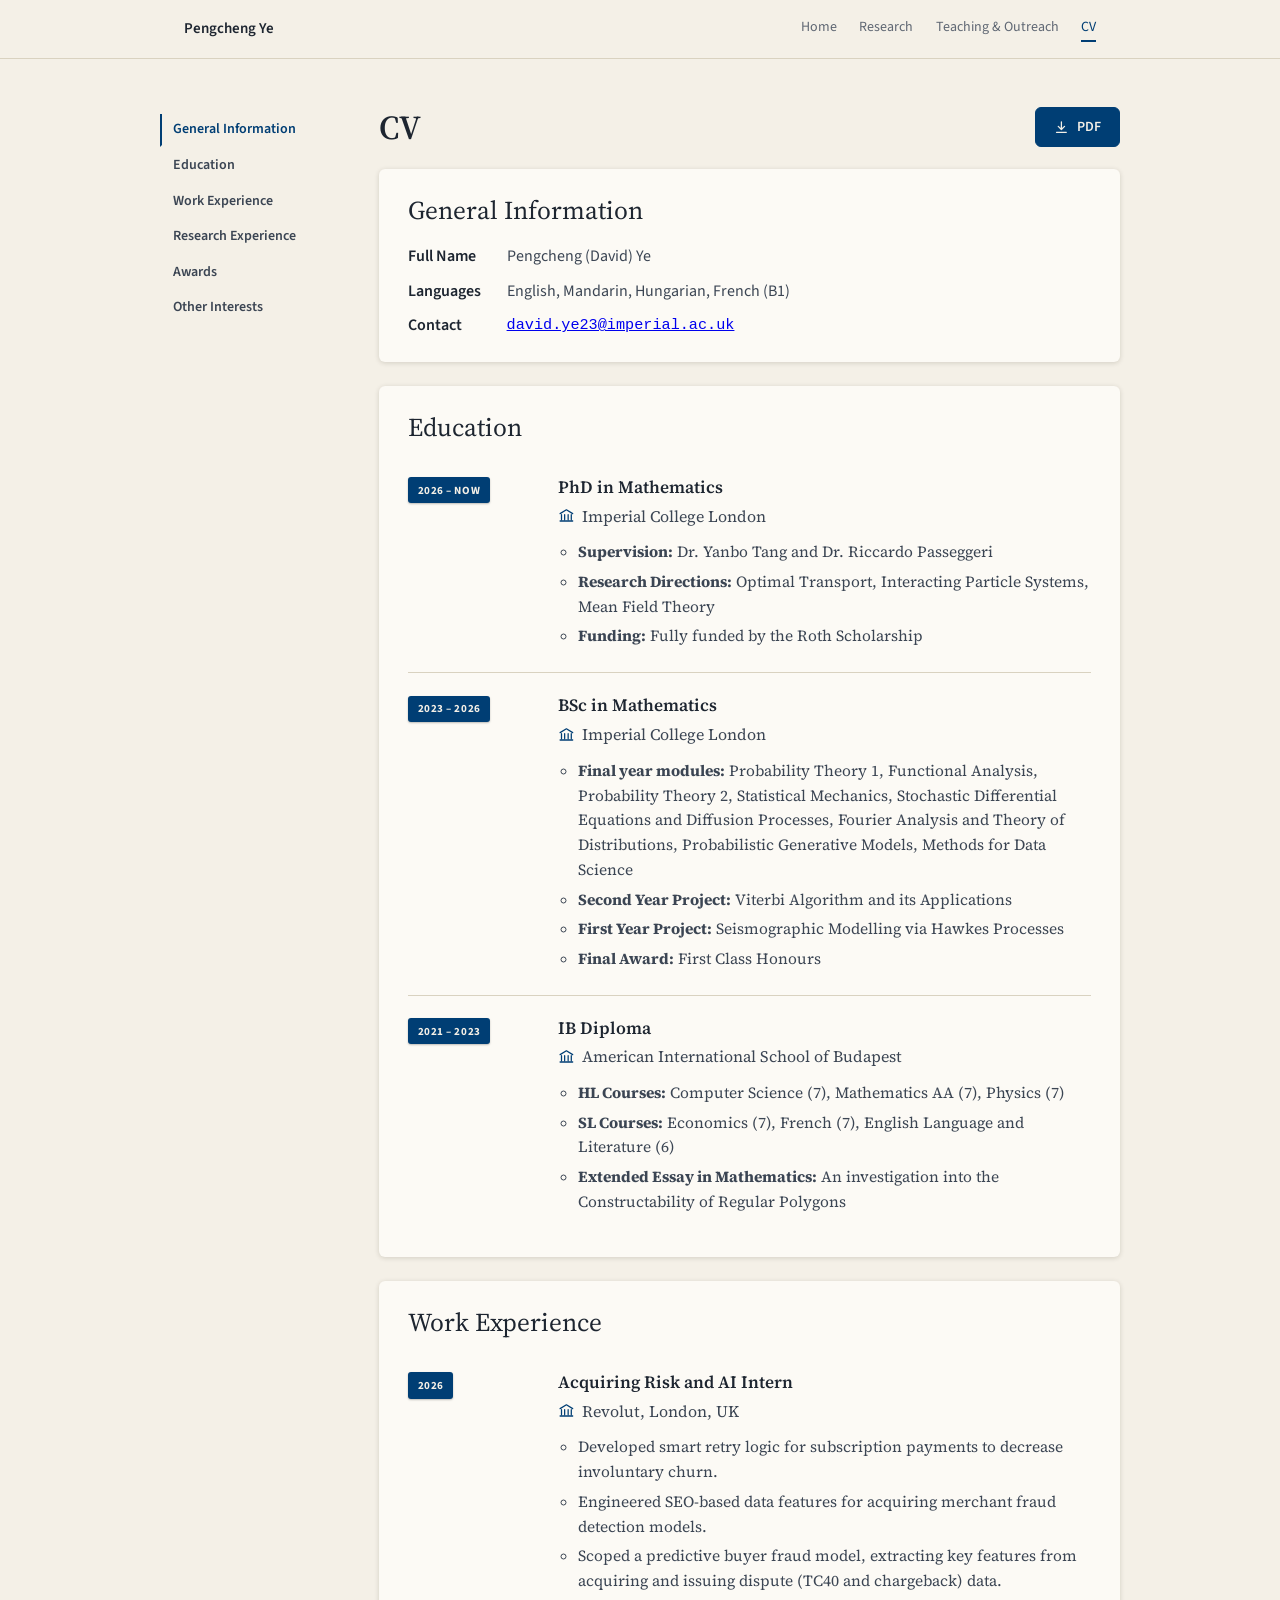
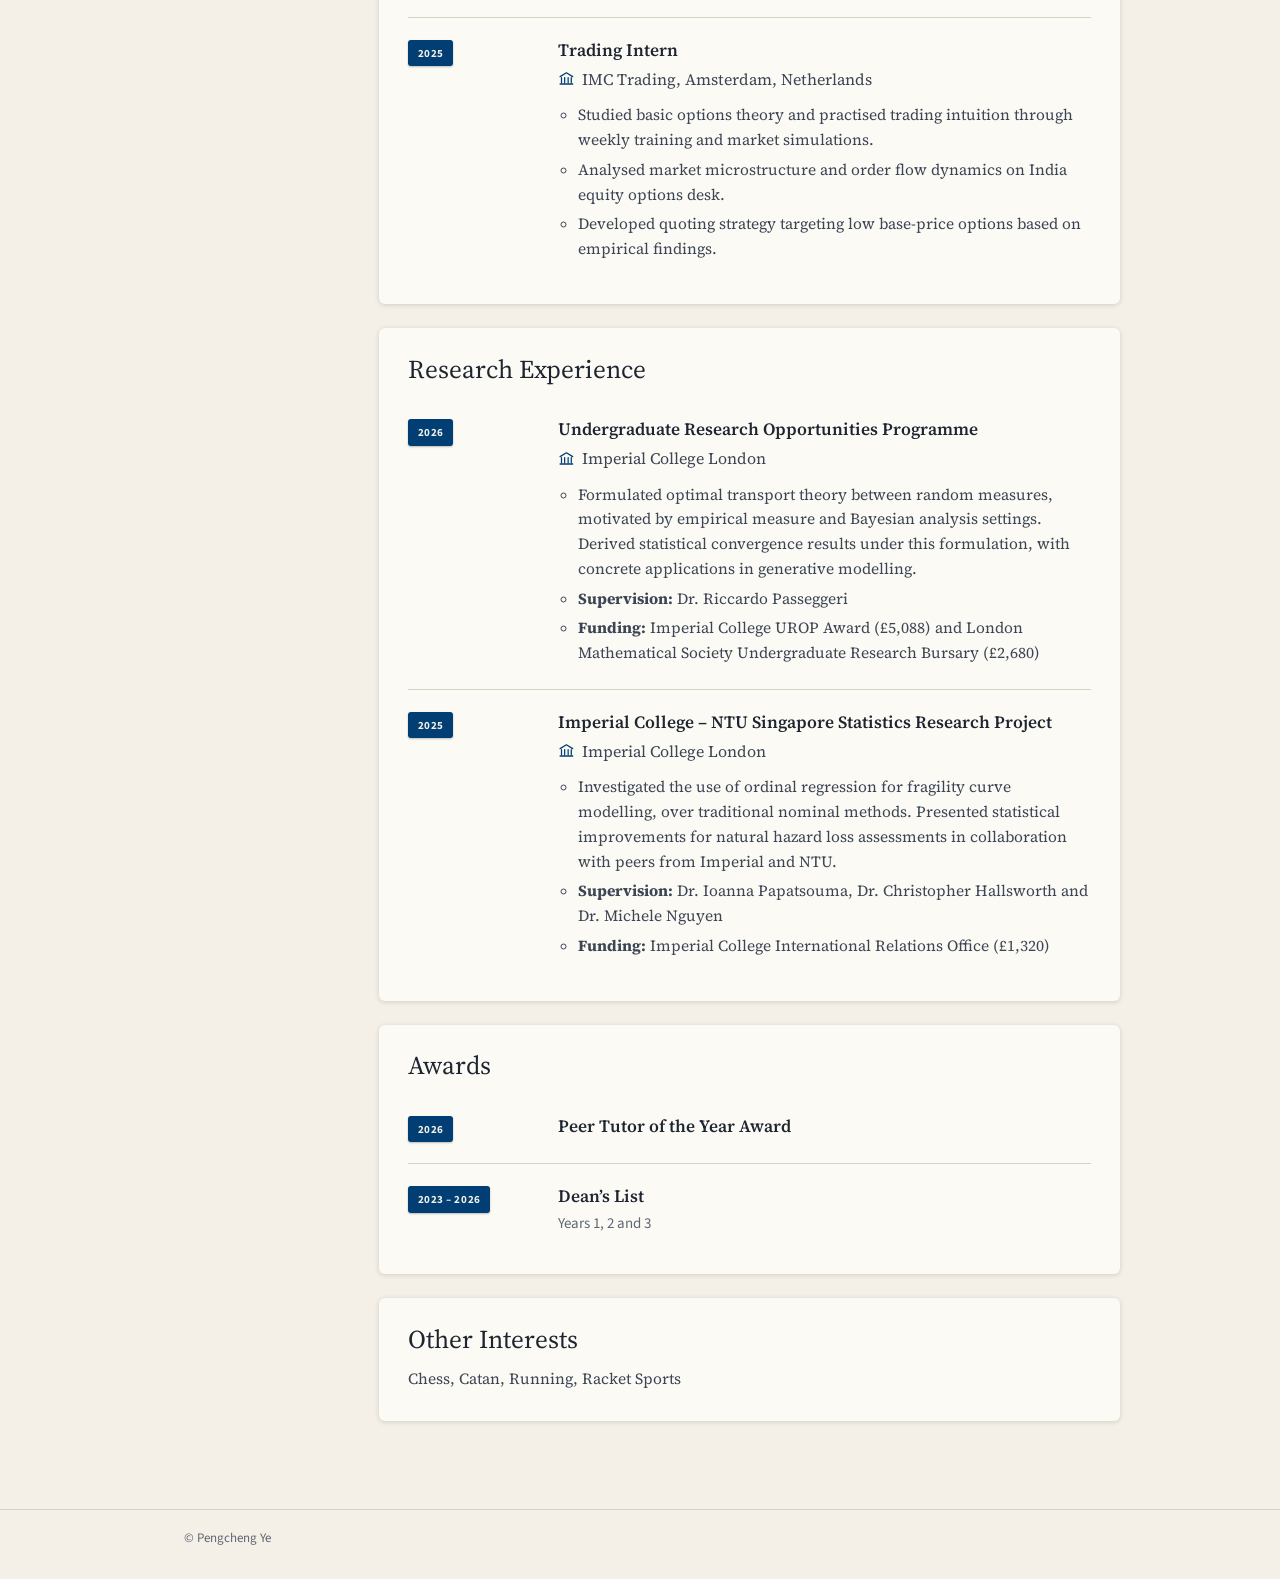
==== commit a8db4afb: "Add files via upload" ====
--- a/cv.html
+++ b/cv.html
@@ -118,16 +118,16 @@
 <section class="card" id="work">
 <h2>Work Experience</h2>
 <ul class="entries">
-<li><div><span class="dbadge">2026</span></div><div><h3>Acquiring Risk and AI Intern</h3><p class="inst"><svg viewBox="0 0 24 24" fill="none" stroke="currentColor" stroke-width="1.8" stroke-linecap="round" stroke-linejoin="round" aria-hidden="true"><path d="M3 9.5 12 4l9 5.5M5 11v7M9.5 11v7M14.5 11v7M19 11v7M3 20h18"/></svg><span>Revolut</span></p><ul class="pts"><li>Developed smart retry logic for subscription payments to decrease involuntary churn.</li><li>Engineered SEO-based data features for acquiring merchant fraud detection models.</li><li>Scoped a predictive buyer fraud model, extracting key features from acquiring and issuing dispute (TC40 and chargeback) data.</li></ul></div></li>
-<li><div><span class="dbadge">2025</span></div><div><h3>Trading Intern</h3><p class="inst"><svg viewBox="0 0 24 24" fill="none" stroke="currentColor" stroke-width="1.8" stroke-linecap="round" stroke-linejoin="round" aria-hidden="true"><path d="M3 9.5 12 4l9 5.5M5 11v7M9.5 11v7M14.5 11v7M19 11v7M3 20h18"/></svg><span>IMC Trading</span></p><ul class="pts"><li>Studied basic options theory and practised trading intuition through weekly training and market simulations.</li><li>Analysed market microstructure and order flow dynamics on India equity options desk.</li><li>Developed quoting strategy targeting low base-price options based on empirical findings.</li></ul></div></li>
+<li><div><span class="dbadge">2026</span></div><div><h3>Acquiring Risk and AI Intern</h3><p class="inst"><svg viewBox="0 0 24 24" fill="none" stroke="currentColor" stroke-width="1.8" stroke-linecap="round" stroke-linejoin="round" aria-hidden="true"><path d="M3 9.5 12 4l9 5.5M5 11v7M9.5 11v7M14.5 11v7M19 11v7M3 20h18"/></svg><span>Revolut, London, UK</span></p><ul class="pts"><li>Developed smart retry logic for subscription payments to decrease involuntary churn.</li><li>Engineered SEO-based data features for acquiring merchant fraud detection models.</li><li>Scoped a predictive buyer fraud model, extracting key features from acquiring and issuing dispute (TC40 and chargeback) data.</li></ul></div></li>
+<li><div><span class="dbadge">2025</span></div><div><h3>Trading Intern</h3><p class="inst"><svg viewBox="0 0 24 24" fill="none" stroke="currentColor" stroke-width="1.8" stroke-linecap="round" stroke-linejoin="round" aria-hidden="true"><path d="M3 9.5 12 4l9 5.5M5 11v7M9.5 11v7M14.5 11v7M19 11v7M3 20h18"/></svg><span>IMC Trading, Amsterdam, Netherlands</span></p><ul class="pts"><li>Studied basic options theory and practised trading intuition through weekly training and market simulations.</li><li>Analysed market microstructure and order flow dynamics on India equity options desk.</li><li>Developed quoting strategy targeting low base-price options based on empirical findings.</li></ul></div></li>
 </ul>
 </section>
 
 <section class="card" id="research">
 <h2>Research Experience</h2>
 <ul class="entries">
-<li><div><span class="dbadge">2026</span></div><div><h3>Undergraduate Research Opportunities Programme</h3><p class="inst"><svg viewBox="0 0 24 24" fill="none" stroke="currentColor" stroke-width="1.8" stroke-linecap="round" stroke-linejoin="round" aria-hidden="true"><path d="M3 9.5 12 4l9 5.5M5 11v7M9.5 11v7M14.5 11v7M19 11v7M3 20h18"/></svg><span>Imperial College London</span></p><ul class="pts"><li>Formulated optimal transport theory between random measures, motivated by empirical measure and Bayesian analysis settings. Derived statistical convergence results under this formulation, with concrete applications in generative modelling.</li><li><strong>Supervision:</strong> Dr. Riccardo Passeggeri</li><li><strong>Funding:</strong> Imperial College Undergraduate Research Opportunities Programme Award (&pound;5,088) and London Mathematical Society Undergraduate Research Bursary (&pound;2,680)</li></ul></div></li>
-<li><div><span class="dbadge">2025</span></div><div><h3>Imperial College &ndash; NTU Singapore Statistics Research Project</h3><p class="inst"><svg viewBox="0 0 24 24" fill="none" stroke="currentColor" stroke-width="1.8" stroke-linecap="round" stroke-linejoin="round" aria-hidden="true"><path d="M3 9.5 12 4l9 5.5M5 11v7M9.5 11v7M14.5 11v7M19 11v7M3 20h18"/></svg><span>Imperial College London</span></p><ul class="pts"><li>Investigated the use of ordinal regression for fragility curve modelling, over traditional nominal methods. Presented statistical improvements for natural hazard loss assessments in collaboration with peers from Imperial and NTU.</li><li><strong>Supervision:</strong> Dr. Ioanna Papatsouma, Dr. Chris Hallsworth and Dr. Michele Nguyen</li><li><strong>Funding:</strong> Imperial College International Relations Office (&pound;1,320)</li></ul></div></li>
+<li><div><span class="dbadge">2026</span></div><div><h3>Undergraduate Research Opportunities Programme</h3><p class="inst"><svg viewBox="0 0 24 24" fill="none" stroke="currentColor" stroke-width="1.8" stroke-linecap="round" stroke-linejoin="round" aria-hidden="true"><path d="M3 9.5 12 4l9 5.5M5 11v7M9.5 11v7M14.5 11v7M19 11v7M3 20h18"/></svg><span>Imperial College London</span></p><ul class="pts"><li>Formulated optimal transport theory between random measures, motivated by empirical measure and Bayesian analysis settings. Derived statistical convergence results under this formulation, with concrete applications in generative modelling.</li><li><strong>Supervision:</strong> Dr. Riccardo Passeggeri</li><li><strong>Funding:</strong> Imperial College UROP Award (&pound;5,088) and London Mathematical Society Undergraduate Research Bursary (&pound;2,680)</li></ul></div></li>
+<li><div><span class="dbadge">2025</span></div><div><h3>Imperial College &ndash; NTU Singapore Statistics Research Project</h3><p class="inst"><svg viewBox="0 0 24 24" fill="none" stroke="currentColor" stroke-width="1.8" stroke-linecap="round" stroke-linejoin="round" aria-hidden="true"><path d="M3 9.5 12 4l9 5.5M5 11v7M9.5 11v7M14.5 11v7M19 11v7M3 20h18"/></svg><span>Imperial College London</span></p><ul class="pts"><li>Investigated the use of ordinal regression for fragility curve modelling, over traditional nominal methods. Presented statistical improvements for natural hazard loss assessments in collaboration with peers from Imperial and NTU.</li><li><strong>Supervision:</strong> Dr. Ioanna Papatsouma, Dr. Christopher Hallsworth and Dr. Michele Nguyen</li><li><strong>Funding:</strong> Imperial College International Relations Office (&pound;1,320)</li></ul></div></li>
 </ul>
 </section>
 
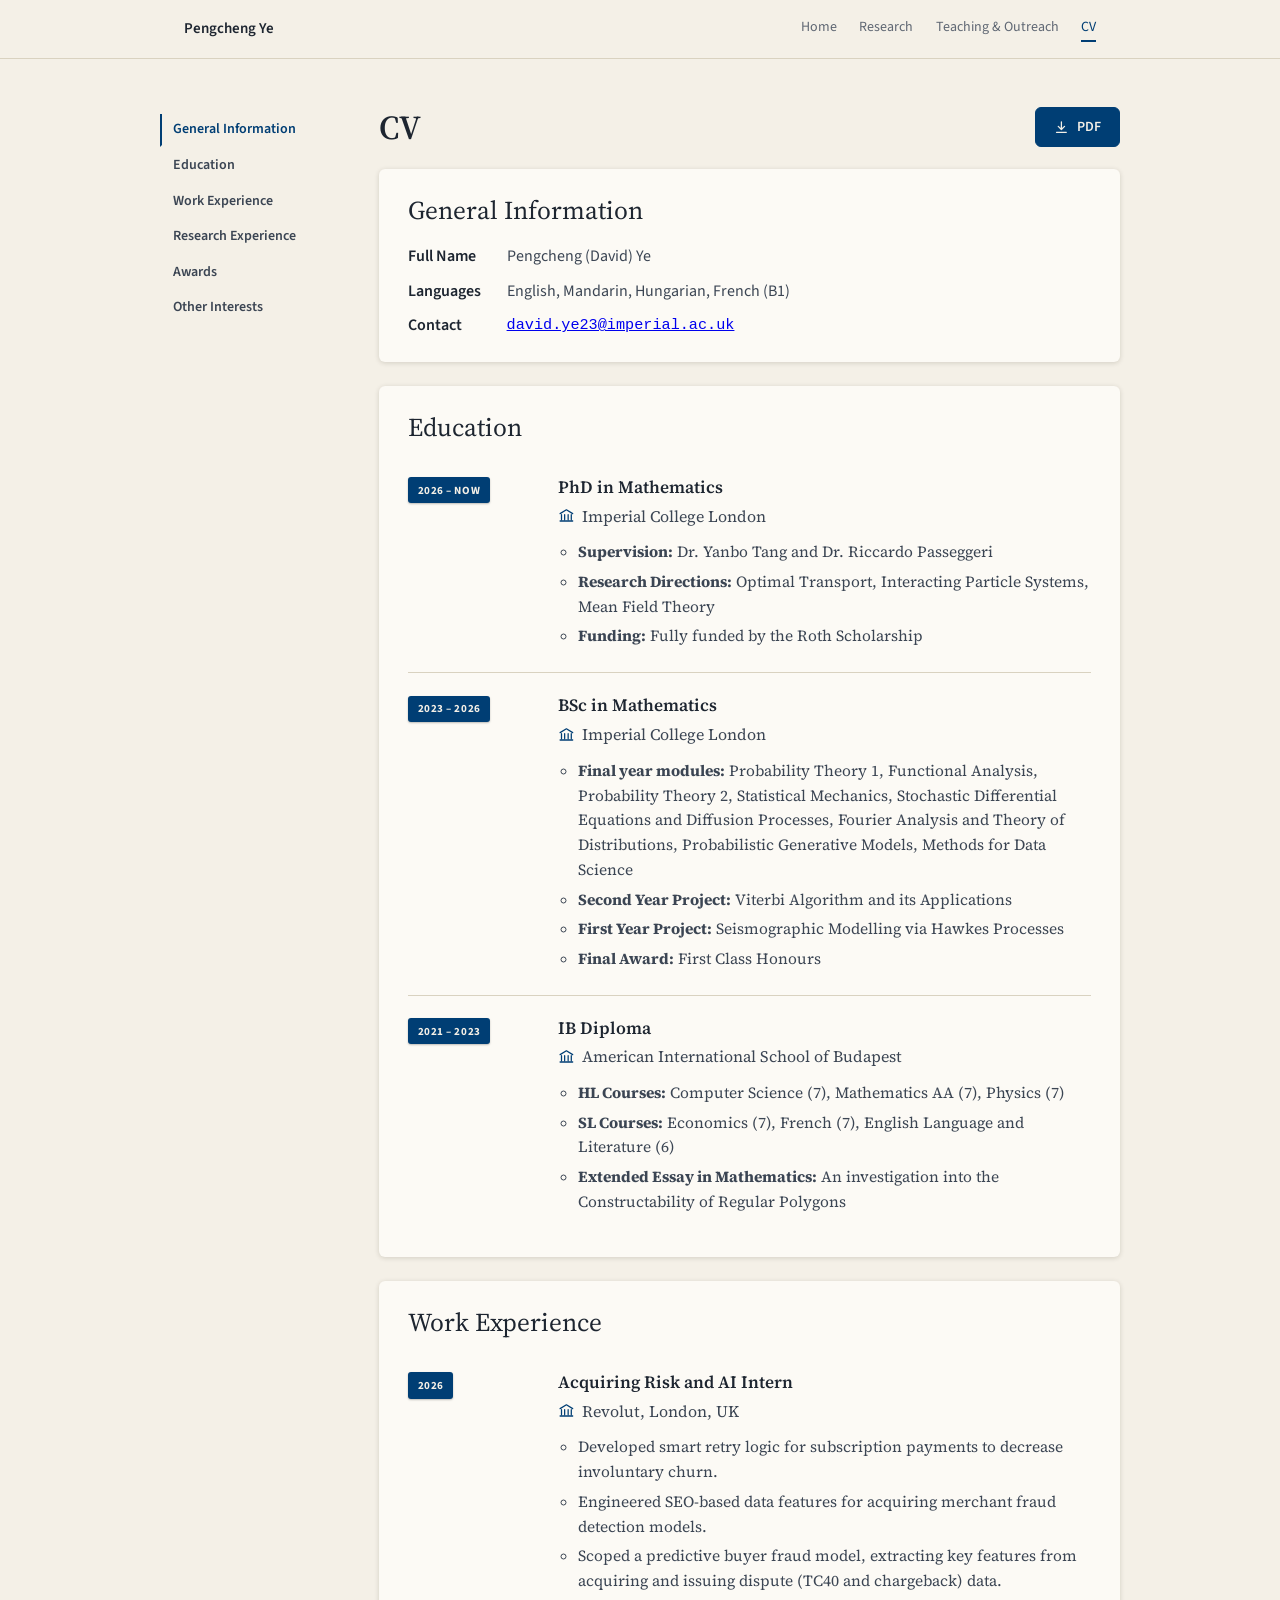
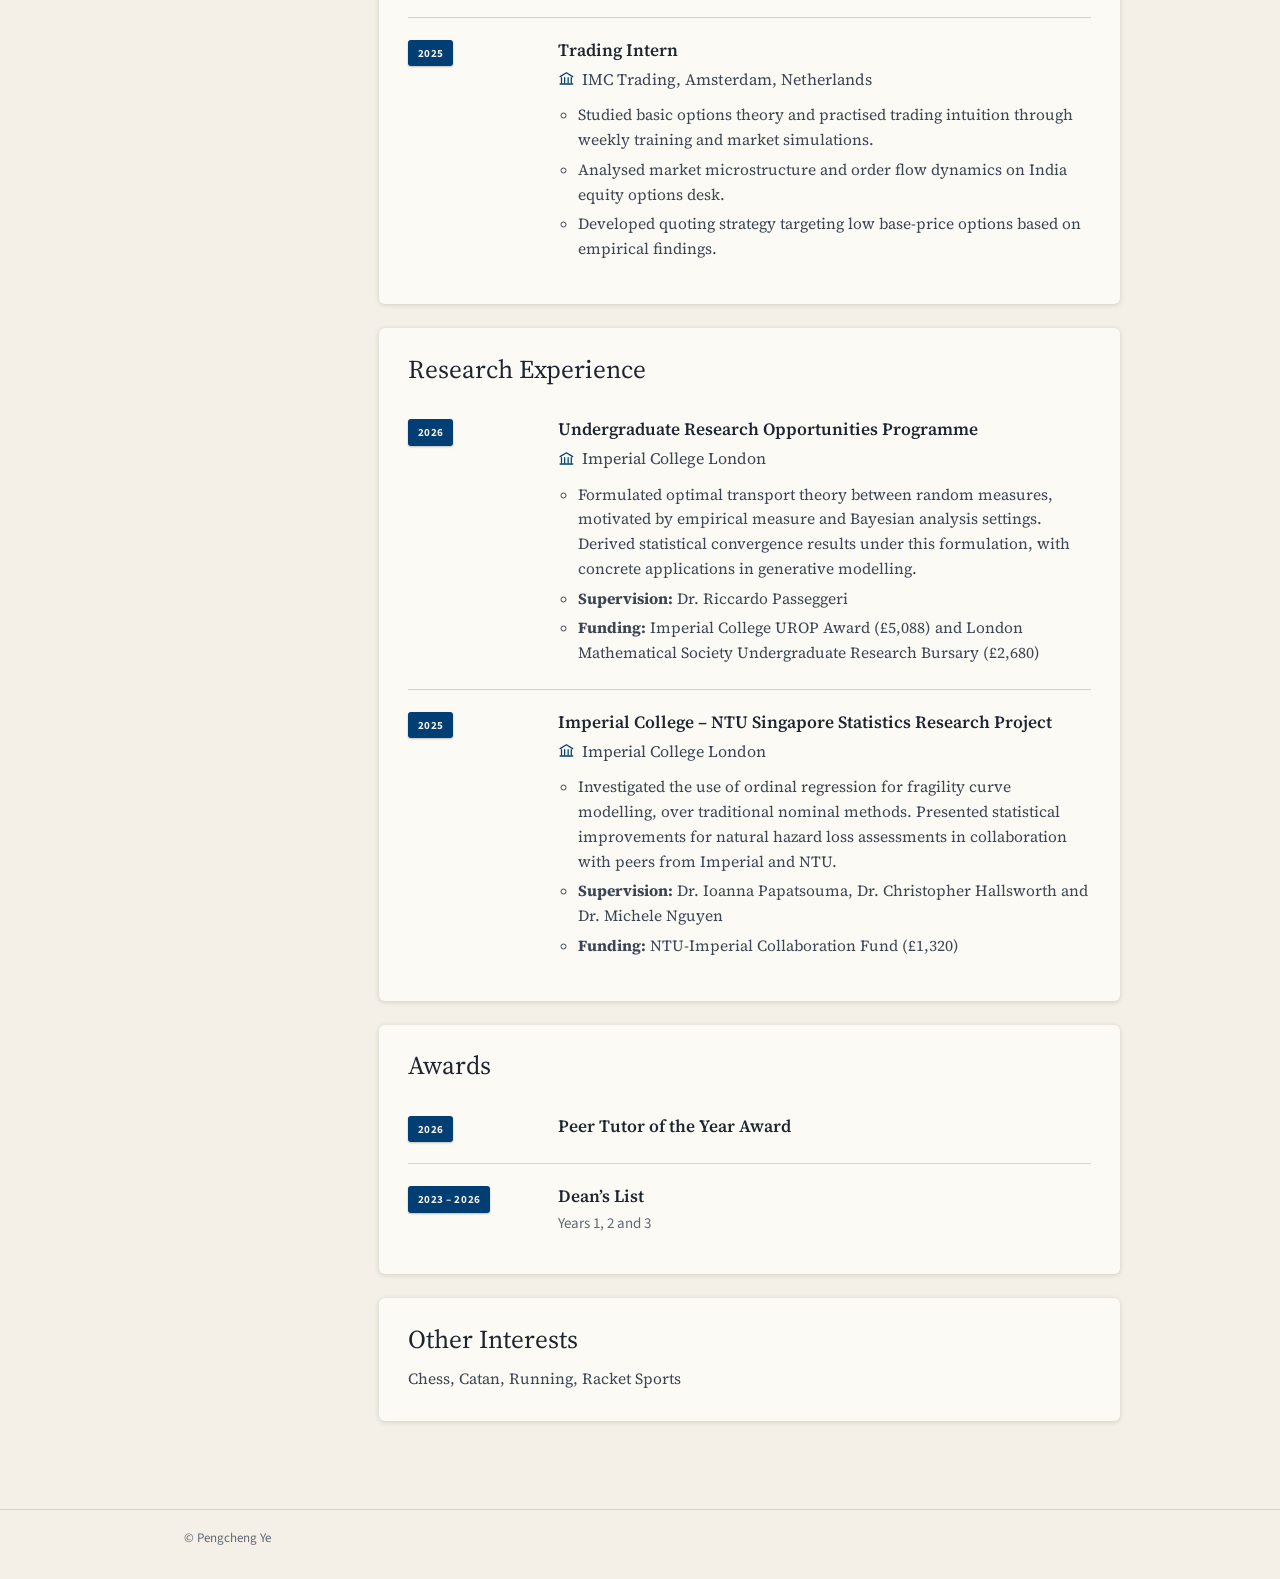
==== commit a232e152: "Add files via upload" ====
--- a/cv.html
+++ b/cv.html
@@ -127,7 +127,7 @@
 <h2>Research Experience</h2>
 <ul class="entries">
 <li><div><span class="dbadge">2026</span></div><div><h3>Undergraduate Research Opportunities Programme</h3><p class="inst"><svg viewBox="0 0 24 24" fill="none" stroke="currentColor" stroke-width="1.8" stroke-linecap="round" stroke-linejoin="round" aria-hidden="true"><path d="M3 9.5 12 4l9 5.5M5 11v7M9.5 11v7M14.5 11v7M19 11v7M3 20h18"/></svg><span>Imperial College London</span></p><ul class="pts"><li>Formulated optimal transport theory between random measures, motivated by empirical measure and Bayesian analysis settings. Derived statistical convergence results under this formulation, with concrete applications in generative modelling.</li><li><strong>Supervision:</strong> Dr. Riccardo Passeggeri</li><li><strong>Funding:</strong> Imperial College UROP Award (&pound;5,088) and London Mathematical Society Undergraduate Research Bursary (&pound;2,680)</li></ul></div></li>
-<li><div><span class="dbadge">2025</span></div><div><h3>Imperial College &ndash; NTU Singapore Statistics Research Project</h3><p class="inst"><svg viewBox="0 0 24 24" fill="none" stroke="currentColor" stroke-width="1.8" stroke-linecap="round" stroke-linejoin="round" aria-hidden="true"><path d="M3 9.5 12 4l9 5.5M5 11v7M9.5 11v7M14.5 11v7M19 11v7M3 20h18"/></svg><span>Imperial College London</span></p><ul class="pts"><li>Investigated the use of ordinal regression for fragility curve modelling, over traditional nominal methods. Presented statistical improvements for natural hazard loss assessments in collaboration with peers from Imperial and NTU.</li><li><strong>Supervision:</strong> Dr. Ioanna Papatsouma, Dr. Christopher Hallsworth and Dr. Michele Nguyen</li><li><strong>Funding:</strong> Imperial College International Relations Office (&pound;1,320)</li></ul></div></li>
+<li><div><span class="dbadge">2025</span></div><div><h3>Imperial College &ndash; NTU Singapore Statistics Research Project</h3><p class="inst"><svg viewBox="0 0 24 24" fill="none" stroke="currentColor" stroke-width="1.8" stroke-linecap="round" stroke-linejoin="round" aria-hidden="true"><path d="M3 9.5 12 4l9 5.5M5 11v7M9.5 11v7M14.5 11v7M19 11v7M3 20h18"/></svg><span>Imperial College London</span></p><ul class="pts"><li>Investigated the use of ordinal regression for fragility curve modelling, over traditional nominal methods. Presented statistical improvements for natural hazard loss assessments in collaboration with peers from Imperial and NTU.</li><li><strong>Supervision:</strong> Dr. Ioanna Papatsouma, Dr. Christopher Hallsworth and Dr. Michele Nguyen</li><li><strong>Funding:</strong> NTU-Imperial Collaboration Fund (&pound;1,320)</li></ul></div></li>
 </ul>
 </section>
 
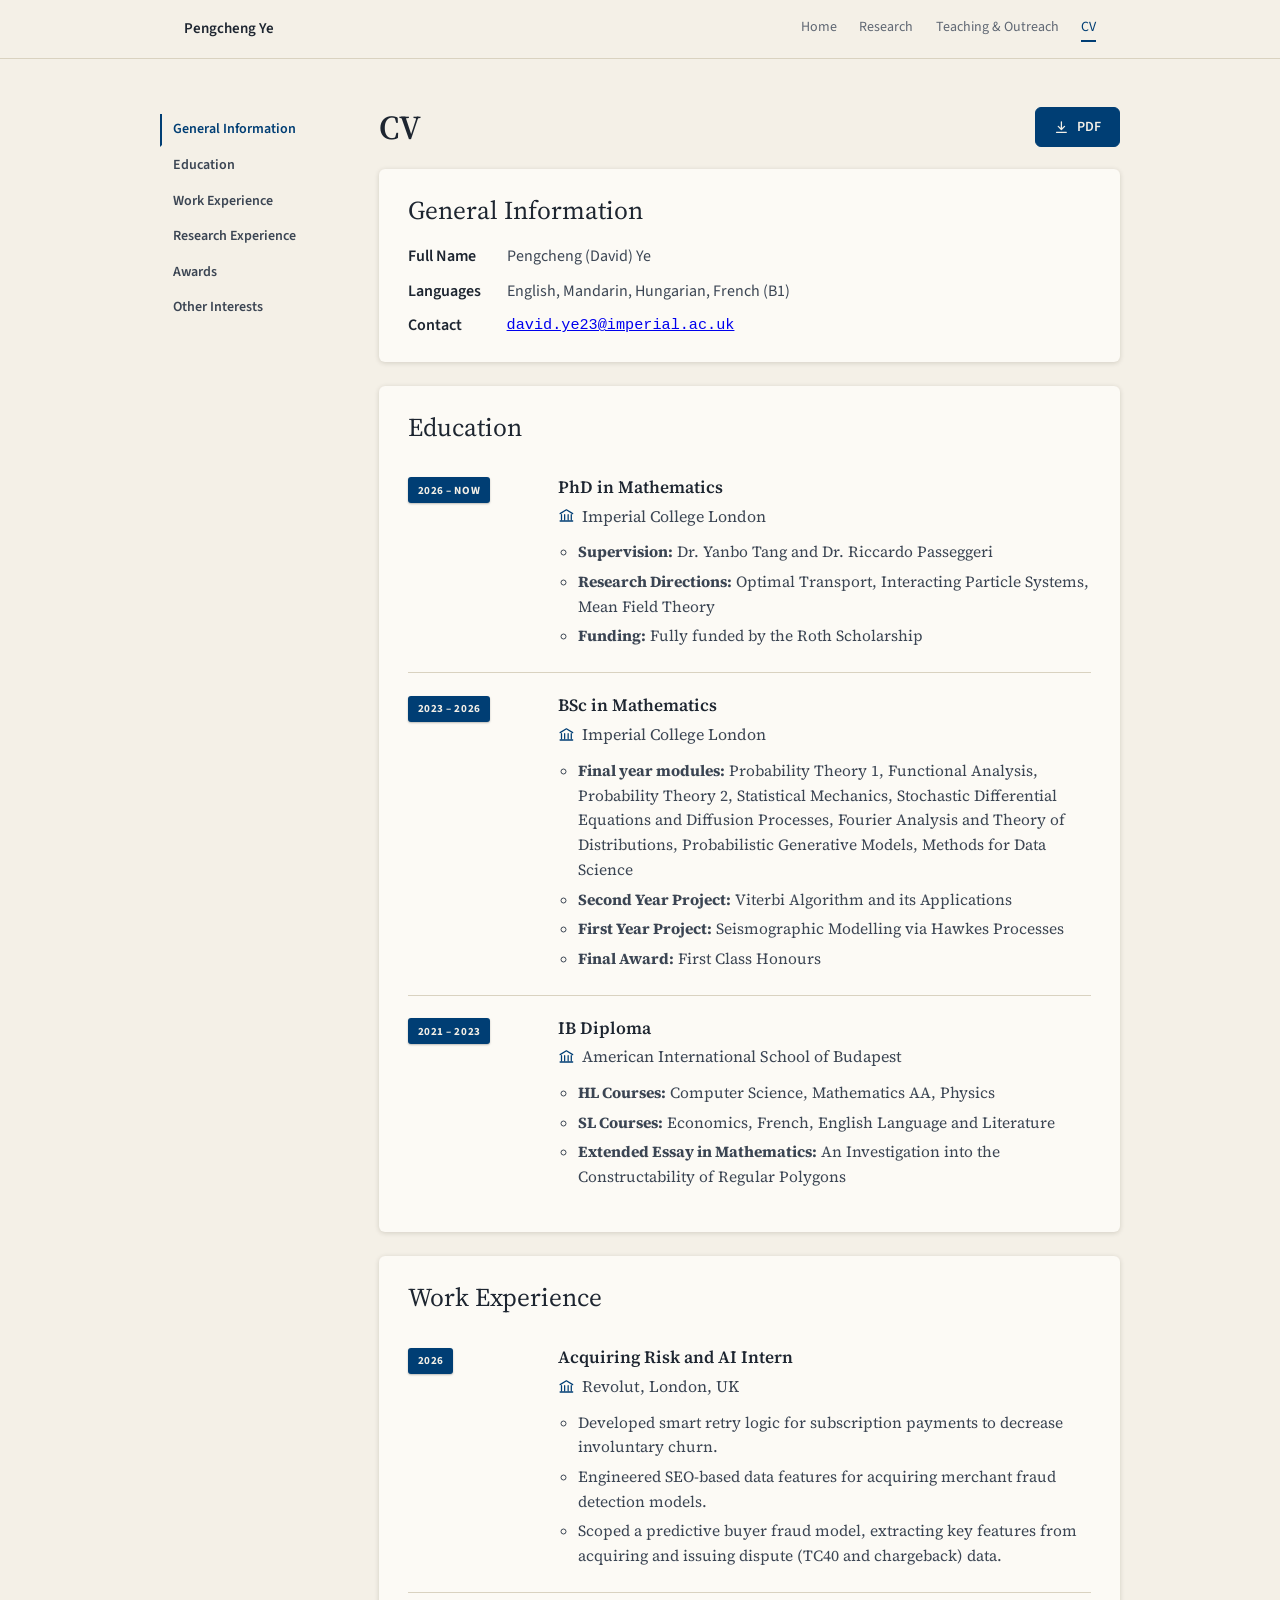
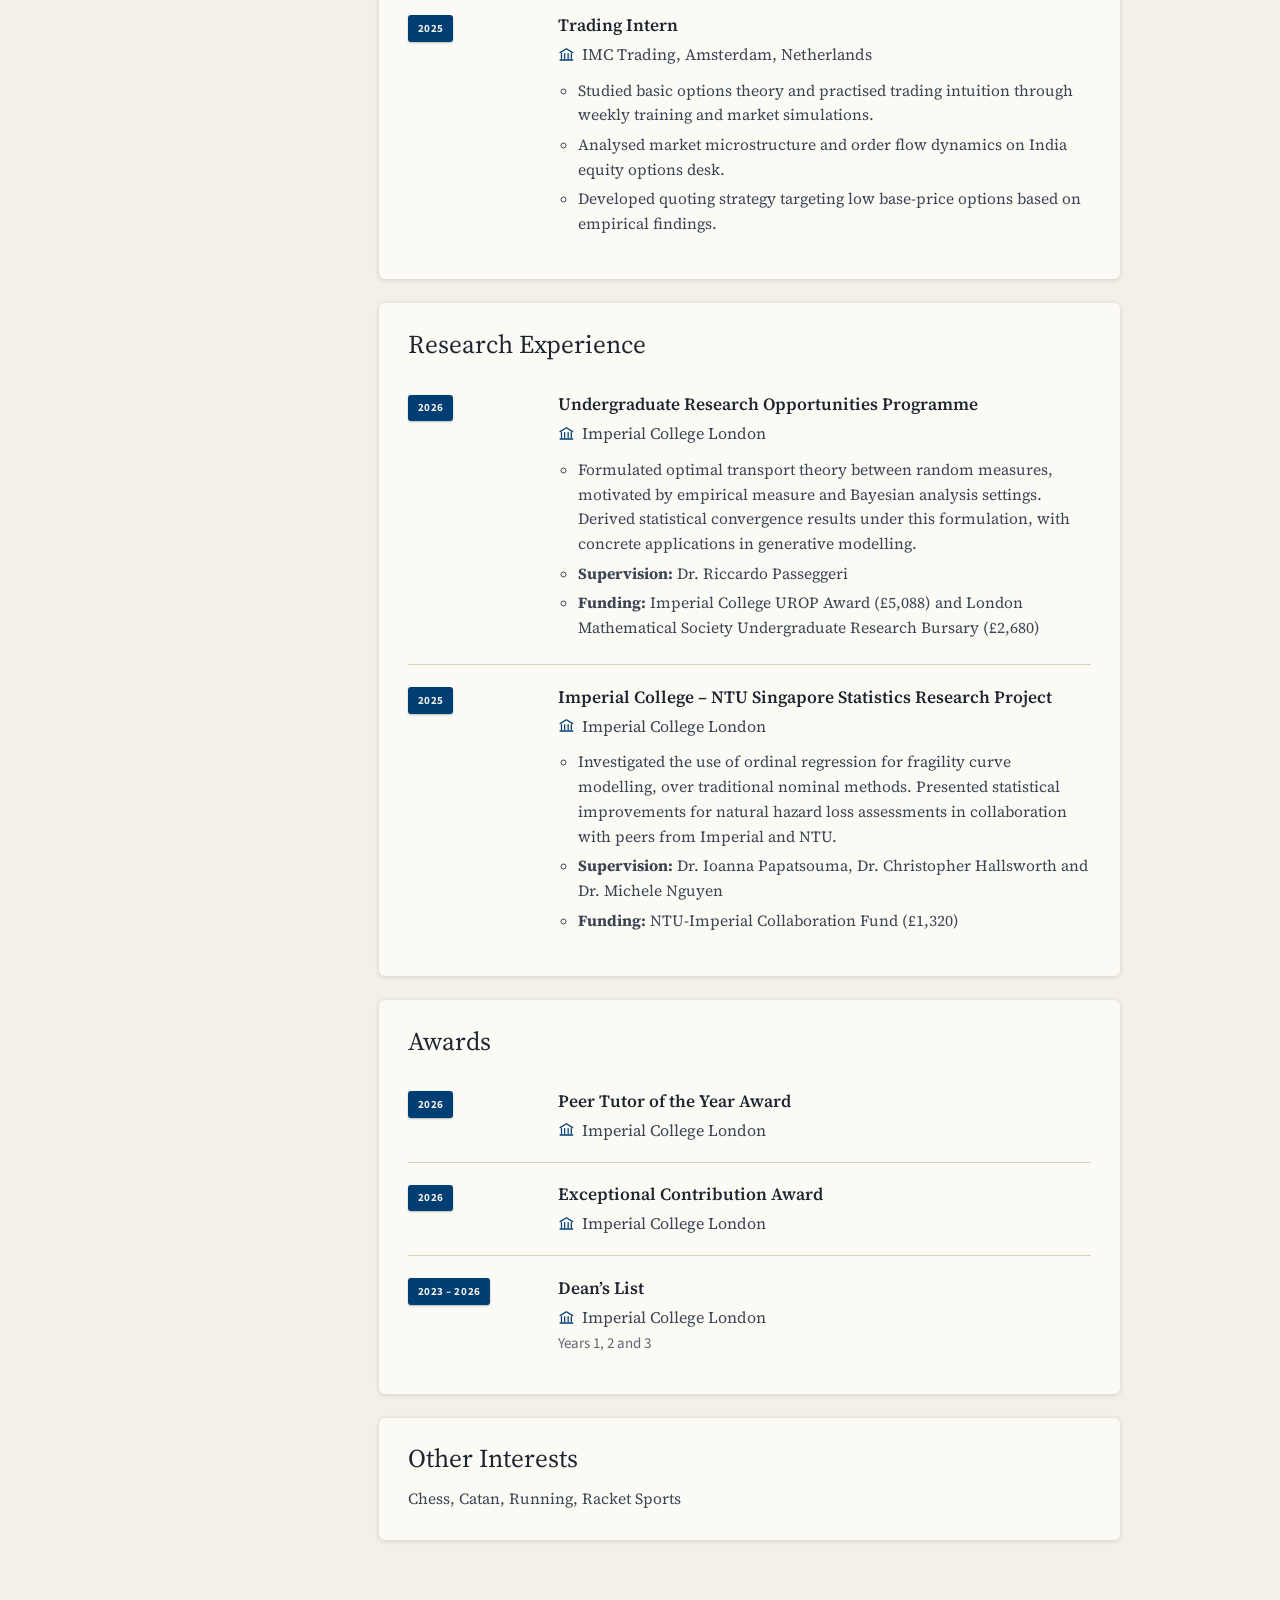
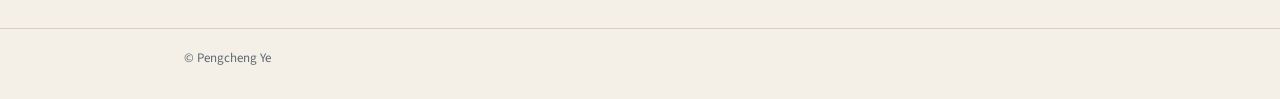
==== commit 5496ca21: "Add files via upload" ====
--- a/cv.html
+++ b/cv.html
@@ -111,7 +111,7 @@
 <ul class="entries">
 <li><div><span class="dbadge">2026 &ndash; Now</span></div><div><h3>PhD in Mathematics</h3><p class="inst"><svg viewBox="0 0 24 24" fill="none" stroke="currentColor" stroke-width="1.8" stroke-linecap="round" stroke-linejoin="round" aria-hidden="true"><path d="M3 9.5 12 4l9 5.5M5 11v7M9.5 11v7M14.5 11v7M19 11v7M3 20h18"/></svg><span>Imperial College London</span></p><ul class="pts"><li><strong>Supervision:</strong> Dr. Yanbo Tang and Dr. Riccardo Passeggeri</li><li><strong>Research Directions:</strong> Optimal Transport, Interacting Particle Systems, Mean Field Theory</li><li><strong>Funding:</strong> Fully funded by the Roth Scholarship</li></ul></div></li>
 <li><div><span class="dbadge">2023 &ndash; 2026</span></div><div><h3>BSc in Mathematics</h3><p class="inst"><svg viewBox="0 0 24 24" fill="none" stroke="currentColor" stroke-width="1.8" stroke-linecap="round" stroke-linejoin="round" aria-hidden="true"><path d="M3 9.5 12 4l9 5.5M5 11v7M9.5 11v7M14.5 11v7M19 11v7M3 20h18"/></svg><span>Imperial College London</span></p><ul class="pts"><li><strong>Final year modules:</strong> Probability Theory 1, Functional Analysis, Probability Theory 2, Statistical Mechanics, Stochastic Differential Equations and Diffusion Processes, Fourier Analysis and Theory of Distributions, Probabilistic Generative Models, Methods for Data Science</li><li><strong>Second Year Project:</strong> Viterbi Algorithm and its Applications</li><li><strong>First Year Project:</strong> Seismographic Modelling via Hawkes Processes</li><li><strong>Final Award:</strong> First Class Honours</li></ul></div></li>
-<li><div><span class="dbadge">2021 &ndash; 2023</span></div><div><h3>IB Diploma</h3><p class="inst"><svg viewBox="0 0 24 24" fill="none" stroke="currentColor" stroke-width="1.8" stroke-linecap="round" stroke-linejoin="round" aria-hidden="true"><path d="M3 9.5 12 4l9 5.5M5 11v7M9.5 11v7M14.5 11v7M19 11v7M3 20h18"/></svg><span>American International School of Budapest</span></p><ul class="pts"><li><strong>HL Courses:</strong> Computer Science (7), Mathematics AA (7), Physics (7)</li><li><strong>SL Courses:</strong> Economics (7), French (7), English Language and Literature (6)</li><li><strong>Extended Essay in Mathematics:</strong> An investigation into the Constructability of Regular Polygons</li></ul></div></li>
+<li><div><span class="dbadge">2021 &ndash; 2023</span></div><div><h3>IB Diploma</h3><p class="inst"><svg viewBox="0 0 24 24" fill="none" stroke="currentColor" stroke-width="1.8" stroke-linecap="round" stroke-linejoin="round" aria-hidden="true"><path d="M3 9.5 12 4l9 5.5M5 11v7M9.5 11v7M14.5 11v7M19 11v7M3 20h18"/></svg><span>American International School of Budapest</span></p><ul class="pts"><li><strong>HL Courses:</strong> Computer Science, Mathematics AA, Physics</li><li><strong>SL Courses:</strong> Economics, French, English Language and Literature</li><li><strong>Extended Essay in Mathematics:</strong> An Investigation into the Constructability of Regular Polygons</li></ul></div></li>
 </ul>
 </section>
 
@@ -134,8 +134,9 @@
 <section class="card" id="awards">
 <h2>Awards</h2>
 <ul class="entries">
-<li><div><span class="dbadge">2026</span></div><div><h3>Peer Tutor of the Year Award</h3></div></li>
-<li><div><span class="dbadge">2023 &ndash; 2026</span></div><div><h3>Dean&rsquo;s List</h3><p class="sub">Years 1, 2 and 3</p></div></li>
+<li><div><span class="dbadge">2026</span></div><div><h3>Peer Tutor of the Year Award</h3><p class="inst"><svg viewBox="0 0 24 24" fill="none" stroke="currentColor" stroke-width="1.8" stroke-linecap="round" stroke-linejoin="round" aria-hidden="true"><path d="M3 9.5 12 4l9 5.5M5 11v7M9.5 11v7M14.5 11v7M19 11v7M3 20h18"/></svg><span>Imperial College London</span></p></div></li>
+<li><div><span class="dbadge">2026</span></div><div><h3>Exceptional Contribution Award</h3><p class="inst"><svg viewBox="0 0 24 24" fill="none" stroke="currentColor" stroke-width="1.8" stroke-linecap="round" stroke-linejoin="round" aria-hidden="true"><path d="M3 9.5 12 4l9 5.5M5 11v7M9.5 11v7M14.5 11v7M19 11v7M3 20h18"/></svg><span>Imperial College London</span></p></div></li>
+<li><div><span class="dbadge">2023 &ndash; 2026</span></div><div><h3>Dean&rsquo;s List</h3><p class="inst"><svg viewBox="0 0 24 24" fill="none" stroke="currentColor" stroke-width="1.8" stroke-linecap="round" stroke-linejoin="round" aria-hidden="true"><path d="M3 9.5 12 4l9 5.5M5 11v7M9.5 11v7M14.5 11v7M19 11v7M3 20h18"/></svg><span>Imperial College London</span></p><p class="sub">Years 1, 2 and 3</p></div></li>
 </ul>
 </section>
 
